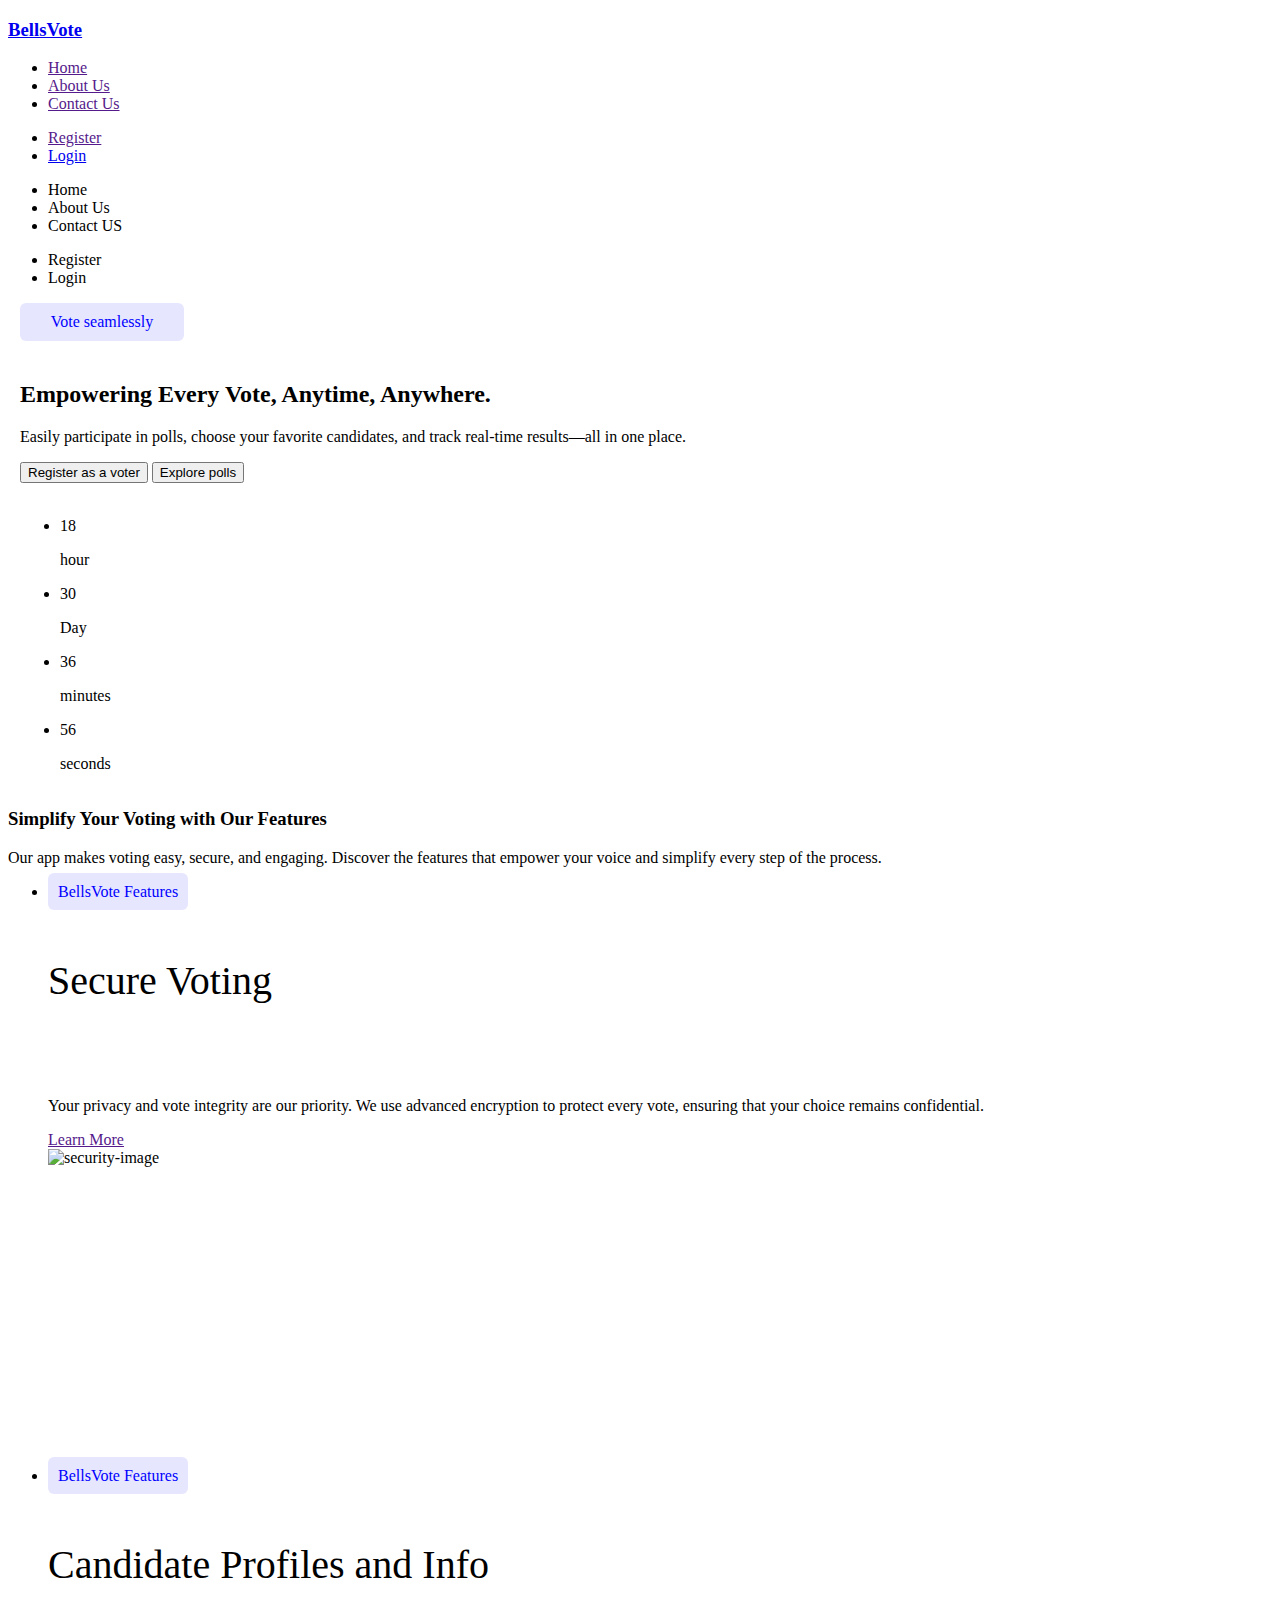
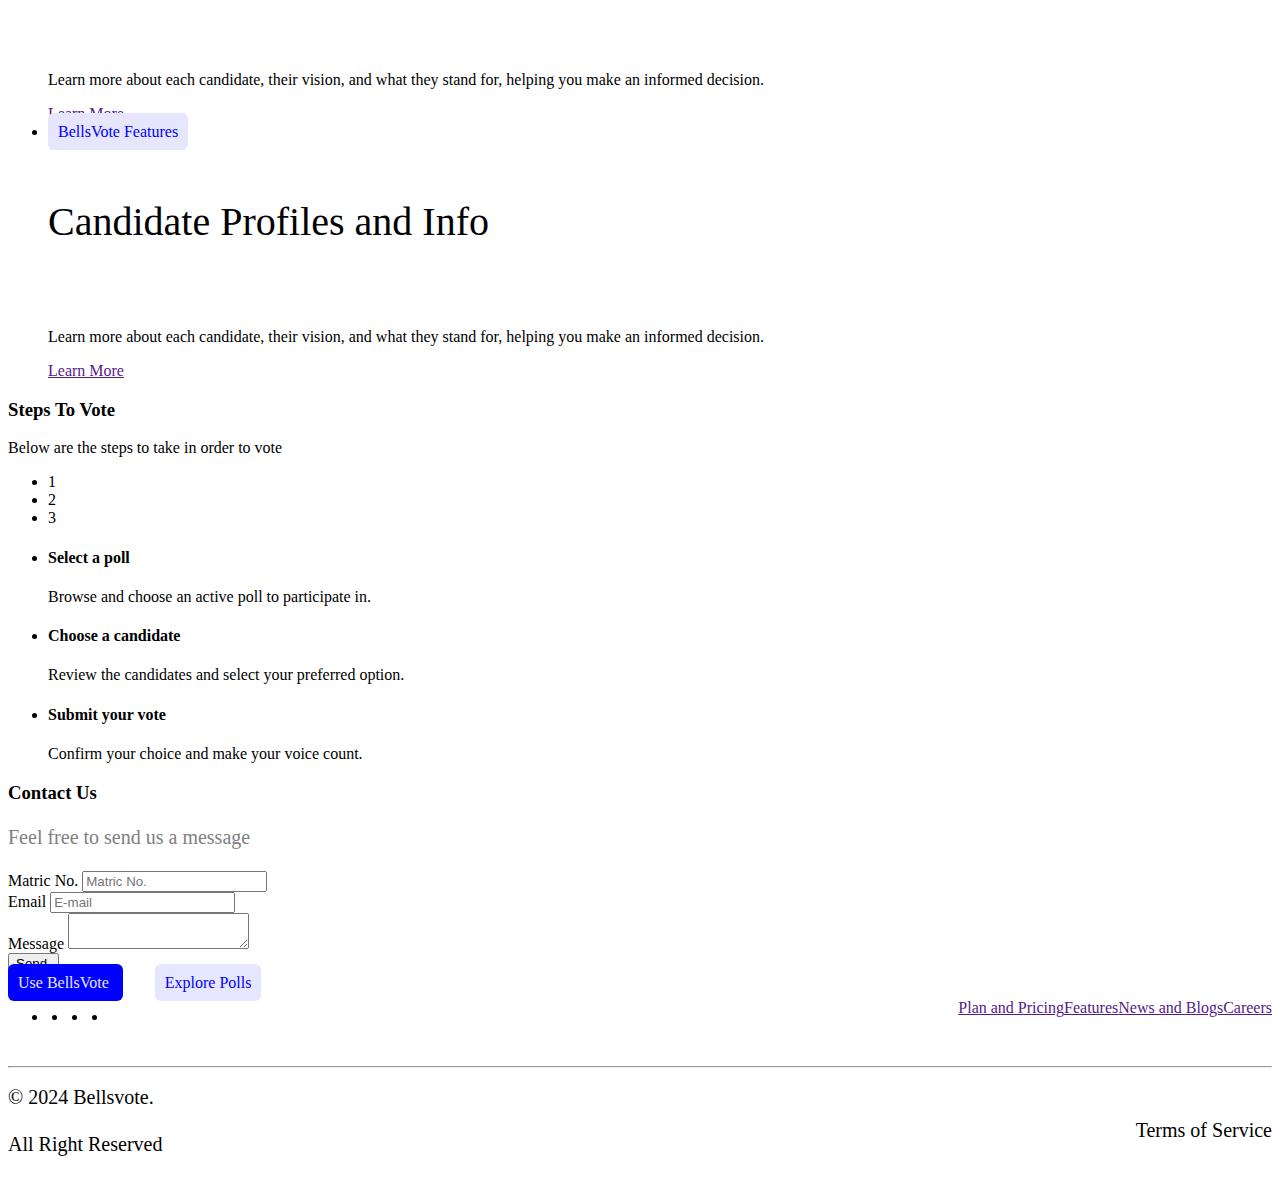
==== webdevictt/index.html @ 113711db "changing back to home" ====
<!DOCTYPE html>
<html lang="en">
  <head>
    <meta charset="UTF-8" />
    <meta name="viewport" content="width=device-width, initial-scale=1.0" />

    <link rel="stylesheet" href="styles.css" />
    <title>Voting</title>
  </head>
  <body>
    <header>
      <nav>
        <h3>
          <a href="#"> BellsVote </a>
        </h3>

        <ul class="first-nav-item">
          <li><a href="">Home </a></li>
          <li><a href="">About Us</a></li>
          <li><a href="">Contact Us</a></li>
        </ul>
        <ul class="second-nav-item">
          <li><a href="">Register</a></li>
          <li><a href="main.html">Login</a></li>
        </ul>
        <a href="#side-drawer" id="menu-btn">
          <span></span><span></span><span></span>
        </a>
      </nav>
    </header>
    <div id="side-drawer">
      <header>
        <a href="#" id="menu-btn"> <span></span><span></span><span></span> </a>
      </header>
      <ul class="first-side-item">
        <li>Home</li>
        <li>About Us</li>
        <li>Contact US</li>
      </ul>
      <ul class="second-side-item">
        <li>Register</li>
        <li>Login</li>
      </ul>
    </div>
    <main>
      <section id="register-section">
        <div
          style="
            width: 100%;
            max-width: 1240px;
            margin: 0 auto;
            display: grid;
            grid-template-columns: 1fr;
            gap: 20px;
          "
        >
          <h4
            style="
              color: rgba(0, 0, 255, 1);
              width: 144px;
              font-size: 1rem;
              font-weight: 100;
              background-color: rgba(230, 230, 255, 1);
              gap: 10px;
              padding: 10px;
              border-radius: 6px;
              text-align: center;
              margin: 0;
            "
          >
            Vote seamlessly
          </h4>
          <div class="register-section">
            <div class="text-container">
              <div class="register-text">
                <h2 class="empowering-text">
                  Empowering Every Vote, Anytime, Anywhere.
                </h2>
                <p>
                  Easily participate in polls, choose your favorite candidates,
                  and track real-time results—all in one place.
                </p>
              </div>
              <div class="btn-container">
                <button>Register as a voter</button>
                <button>Explore polls</button>
              </div>
            </div>
            <div class="image-count-section">
              <img src="./images/Frame_20-removebg-preview 1.svg" alt="" />
              <ul class="count-down">
                <li>
                  <p>18</p>
                  <span>hour</span>
                </li>
                <li>
                  <p>30</p>
                  <span>Day</span>
                </li>
                <li>
                  <p>36</p>
                  <span>minutes</span>
                </li>
                <li>
                  <p>56</p>
                  <span>seconds</span>
                </li>
              </ul>
            </div>
          </div>
        </div>
      </section>
      <section class="features-section">
        <div>
          <aside style="margin: 0 auto; width: 100%">
            <div class="features-text-container">
              <h3>Simplify Your Voting with <span>Our Features</span></h3>
              <p>
                Our app makes voting easy, secure, and engaging. Discover the
                features that empower your voice and simplify every step of the
                process.
              </p>
            </div>
            <ul>
              <li>
                <div class="first-list-container">
                  <span
                    style="
                      color: rgba(0, 0, 255, 1);
                      width: 144px;
                      font-size: 1rem;
                      font-weight: 100;
                      background-color: rgba(230, 230, 255, 1);
                      gap: 10px;
                      padding: 10px;
                      border-radius: 6px;
                      text-align: center;
                      margin: 0;
                    "
                  >
                    BellsVote Features
                  </span>
                  <div
                    style="
                      display: flex;
                      flex-direction: column;
                      align-items: flex-start;
                      width: 100%;
                      gap: 20px;
                    "
                  >
                    <h4
                      style="
                        font-family: Satoshi;
                        font-size: 40px;
                        font-weight: 500;
                        line-height: 54px;
                        text-align: left;
                        text-underline-position: from-font;
                        text-decoration-skip-ink: none;
                      "
                    >
                      Secure Voting
                    </h4>
                    <p>
                      Your privacy and vote integrity are our priority. We use
                      advanced encryption to protect every vote, ensuring that
                      your choice remains confidential.
                    </p>
                  </div>

                  <a href="">Learn More </a>
                </div>
                <div
                  class="security-image-container"
                  style="width: 351.54px; height: 318px"
                >
                  <img src="./images/security-image.svg" alt="security-image" />
                </div>
              </li>
              <li>
                <div class="second-list-container">
                  <span
                    style="
                      color: rgba(0, 0, 255, 1);
                      width: 144px;
                      font-size: 1rem;
                      font-weight: 100;
                      background-color: rgba(230, 230, 255, 1);
                      gap: 10px;
                      padding: 10px;
                      border-radius: 6px;
                      text-align: center;
                      margin: 0;
                    "
                  >
                    BellsVote Features
                  </span>
                  <div
                    style="
                      display: flex;
                      flex-direction: column;
                      align-items: flex-start;
                      width: 100%;
                      gap: 10px;
                    "
                  >
                    <h4
                      style="
                        font-family: Satoshi;
                        font-size: 40px;
                        font-weight: 500;
                        line-height: 54px;
                        text-align: left;
                        text-underline-position: from-font;
                        text-decoration-skip-ink: none;
                      "
                    >
                      Candidate Profiles and Info
                    </h4>
                    <p>
                      Learn more about each candidate, their vision, and what
                      they stand for, helping you make an informed decision.
                    </p>
                  </div>

                  <a href="">Learn More </a>
                </div>
              </li>

              <li>
                <div class="second-list-container">
                  <span
                    style="
                      color: rgba(0, 0, 255, 1);
                      width: 144px;
                      font-size: 1rem;
                      font-weight: 100;
                      background-color: rgba(230, 230, 255, 1);
                      gap: 10px;
                      padding: 10px;
                      border-radius: 6px;
                      text-align: center;
                      margin: 0;
                    "
                  >
                    BellsVote Features
                  </span>
                  <div
                    style="
                      display: flex;
                      flex-direction: column;
                      align-items: flex-start;
                      width: 100%;
                      gap: 10px;
                    "
                  >
                    <h4
                      style="
                        font-family: Satoshi;
                        font-size: 40px;
                        font-weight: 500;
                        line-height: 54px;
                        text-align: left;
                        text-underline-position: from-font;
                        text-decoration-skip-ink: none;
                      "
                    >
                      Candidate Profiles and Info
                    </h4>
                    <p>
                      Learn more about each candidate, their vision, and what
                      they stand for, helping you make an informed decision.
                    </p>
                  </div>

                  <a href="">Learn More </a>
                </div>
              </li>
            </ul>
          </aside>
        </div>
      </section>

      <section class="steps-to-vote-section">
        <div class="steps-to-div">
          <div class="steps-container">
            <h3>Steps To Vote</h3>
            <p>Below are the steps to take in order to vote</p>
          </div>

          <ul>
            <li class="rounded-spam"><span>1</span></li>
            <li class="rounded-spam"><span>2</span></li>
            <li class="rounded-spam"><span>3</span></li>
            <li>
              <h4>Select a poll</h4>
              <p>Browse and choose an active poll to participate in.</p>
            </li>
            <li>
              <h4>Choose a candidate</h4>
              <p>Review the candidates and select your preferred option.</p>
            </li>
            <li>
              <h4>Submit your vote</h4>
              <p>Confirm your choice and make your voice count.</p>
            </li>
          </ul>
        </div>
        <div class="contact-us-container">
          <div class="steps-container">
            <h3>Contact Us</h3>
            <p
              style="
                font-family: Satoshi;
                font-size: 20px;
                font-weight: 500;
                line-height: 27px;
                text-align: left;
                text-underline-position: from-font;
                text-decoration-skip-ink: none;
                color: rgb(128, 128, 128, 1);
              "
            >
              Feel free to send us a message
            </p>
          </div>
          <form action="">
            <div>
              <label for="matric-number">Matric No.</label>
              <input
                type="text"
                name=""
                id="matric-number"
                placeholder="Matric No."
                required
                maxlength="10"
              />
            </div>
            <div>
              <label for="user-email">Email</label>
              <input
                type="email"
                name=""
                id="user-email"
                required
                placeholder="E-mail"
              />
            </div>
            <div>
              <label for="send-message">Message</label>
              <textarea name="" id="send-message"></textarea>
            </div>
            <button>
              <span> Send</span> <img src="./images/send.svg" alt="" />
            </button>
          </form>
        </div>
      </section>
    </main>
    <footer>
      <div
        class="footer-div-1"
        style="
          display: flex;
          align-items: center;
          justify-content: space-between;
          max-width: 100%;
        "
      >
        <div>
          <span
            style="
              background-color: rgba(0, 0, 255, 1);

              width: 144px;
              font-size: 1rem;
              font-weight: 100;
              color: rgba(230, 230, 255, 1);
              gap: 10px;
              padding: 10px;
              border-radius: 6px;
              text-align: center;
              margin: 0;
            "
          >
            Use BellsVote
          </span>
          <span
            style="
              color: rgba(0, 0, 255, 1);
              width: 144px;
              font-size: 1rem;
              font-weight: 100;
              background-color: rgba(230, 230, 255, 1);
              gap: 10px;
              padding: 10px;
              border-radius: 6px;
              text-align: center;
              margin: 0 0 0 2rem;
            "
          >
            Explore Polls
          </span>
          <ul style="display: flex; align-items: center; gap: 20px">
            <li><img src="./images/Group 13.svg" alt="" /></li>
            <li><img src="./images/Group 12.svg" alt="" /></li>
            <li><img src="./images/Group 11.svg" alt="" /></li>
            <li><img src="./images/Group 10.svg" alt="" /></li>
          </ul>
        </div>
        <div class="footer-link-container">
          <a href="">Plan and Pricing</a><a href="">Features</a
          ><a href="">News and Blogs</a><a href="">Careers</a>
        </div>
      </div>
      <hr style="margin: 1.5rem 0 1rem 0" />
      <div
        style="
          display: flex;
          justify-content: space-between;
          align-items: center;
          width: 100%;
        "
        class="footer-div-2"
      >
        <span
          style="
            font-size: 20px;
            font-weight: 500;
            line-height: 27px;
            text-align: left;
            text-underline-position: from-font;
            text-decoration-skip-ink: none;
          "
          >© 2024 Bellsvote. <span><p>All Right Reserved</p></span></span
        >
        <span
          style="
            font-size: 20px;
            font-weight: 500;
            line-height: 27px;
            text-align: left;
            text-underline-position: from-font;
            text-decoration-skip-ink: none;
          "
        >
          Terms of Service</span
        >
      </div>
    </footer>
  </body>
</html>
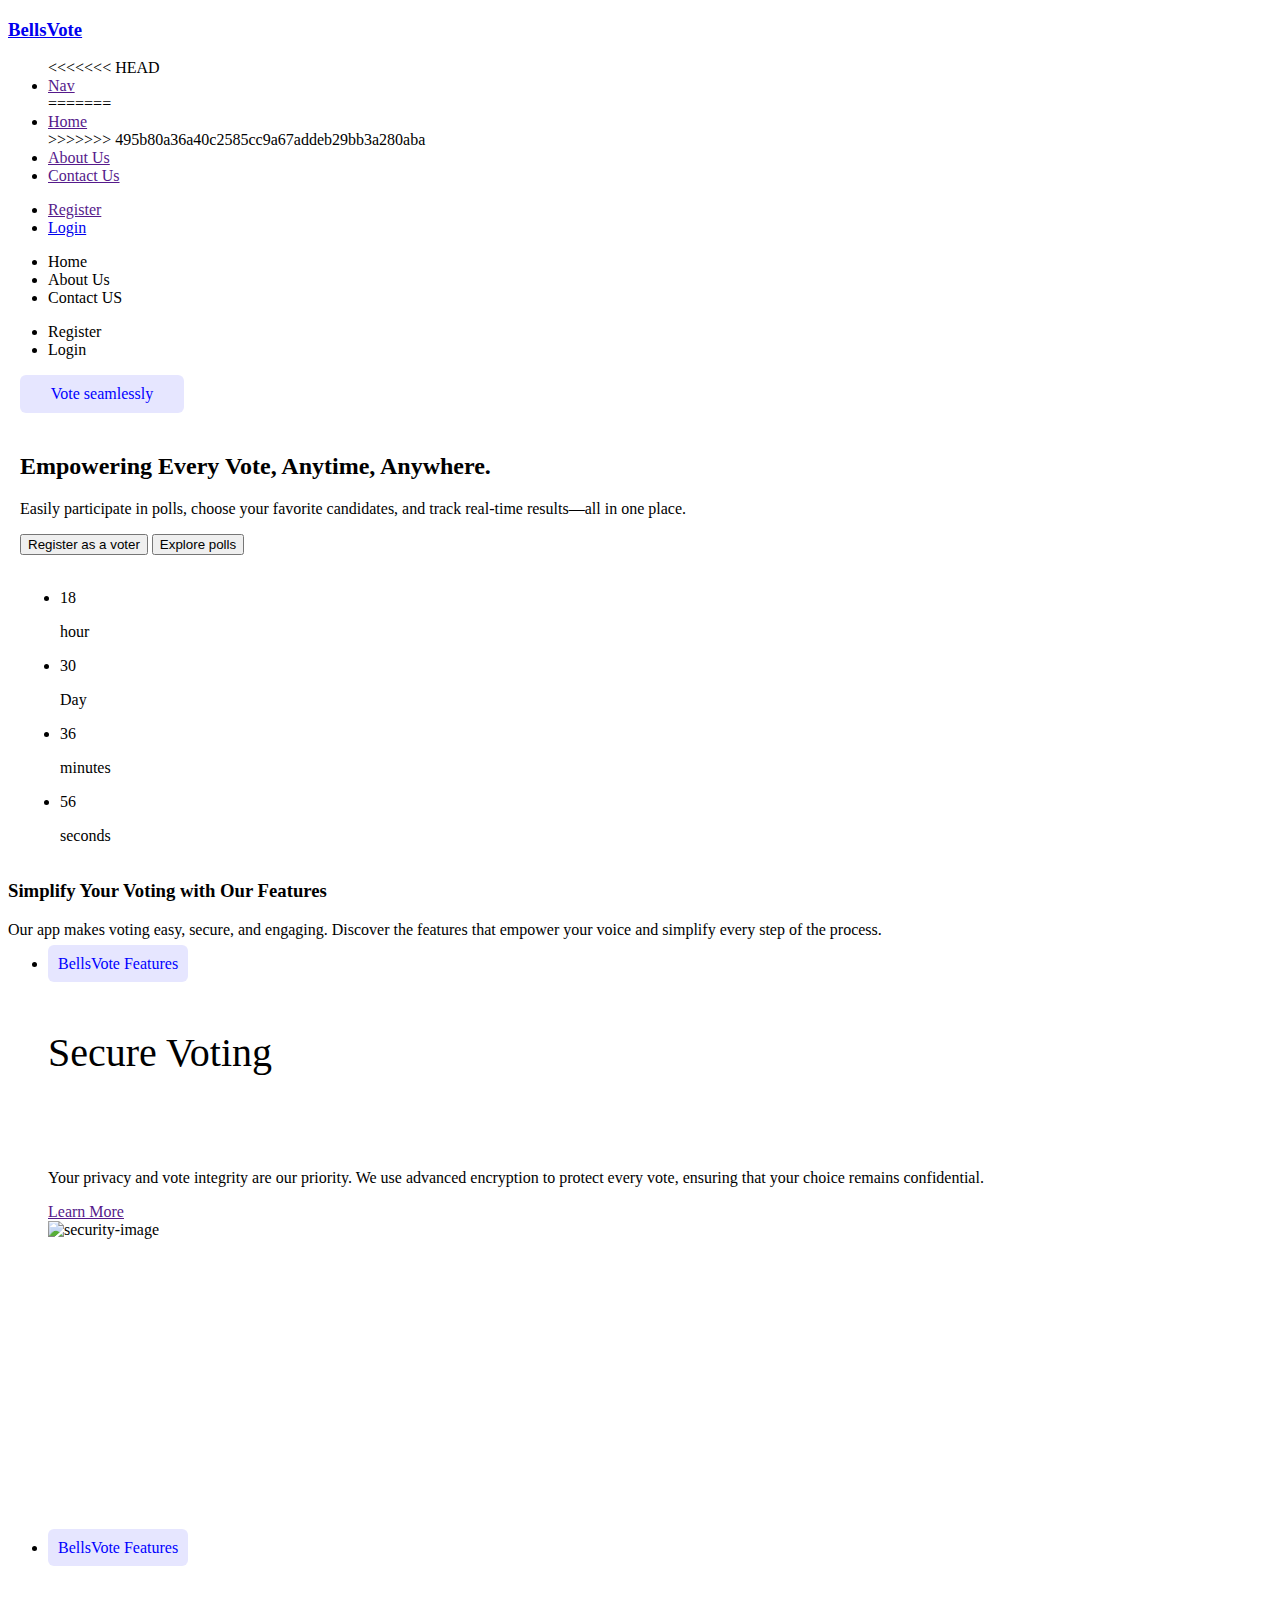
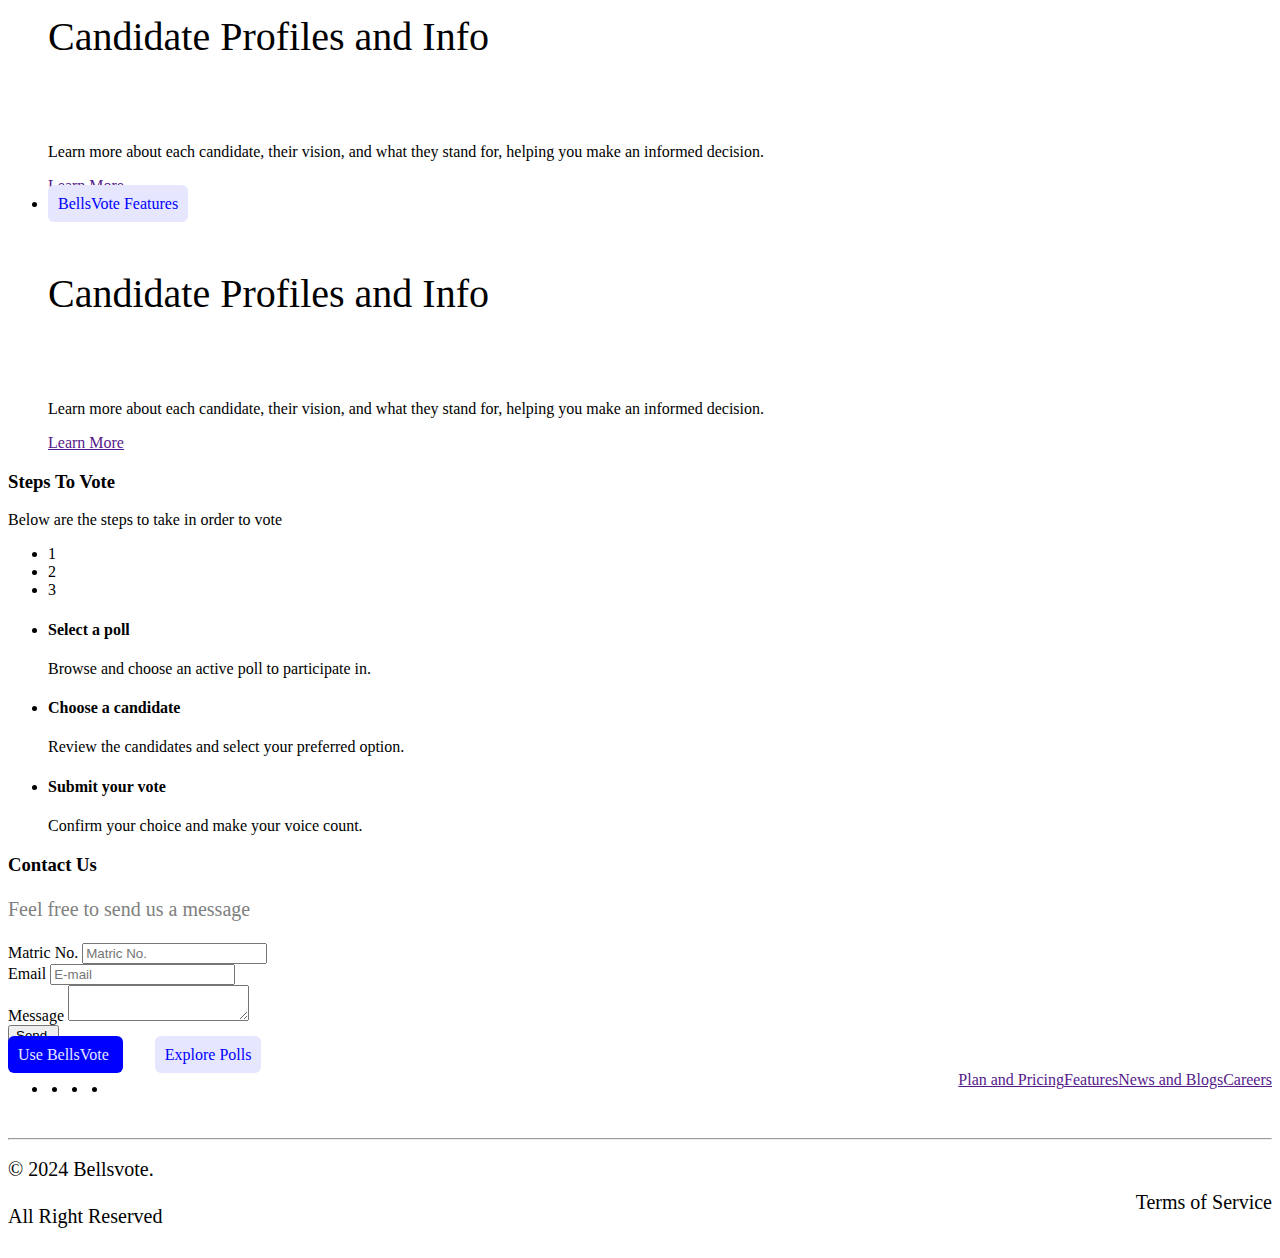
==== commit 6c5dc087: "Merge pull request #3 from Demi-dev123/demifrontend" ====
--- a/webdevictt/index.html
+++ b/webdevictt/index.html
@@ -15,7 +15,11 @@
         </h3>
 
         <ul class="first-nav-item">
+<<<<<<< HEAD
+          <li><a href="">Nav</a></li>
+=======
           <li><a href="">Home </a></li>
+>>>>>>> 495b80a36a40c2585cc9a67addeb29bb3a280aba
           <li><a href="">About Us</a></li>
           <li><a href="">Contact Us</a></li>
         </ul>
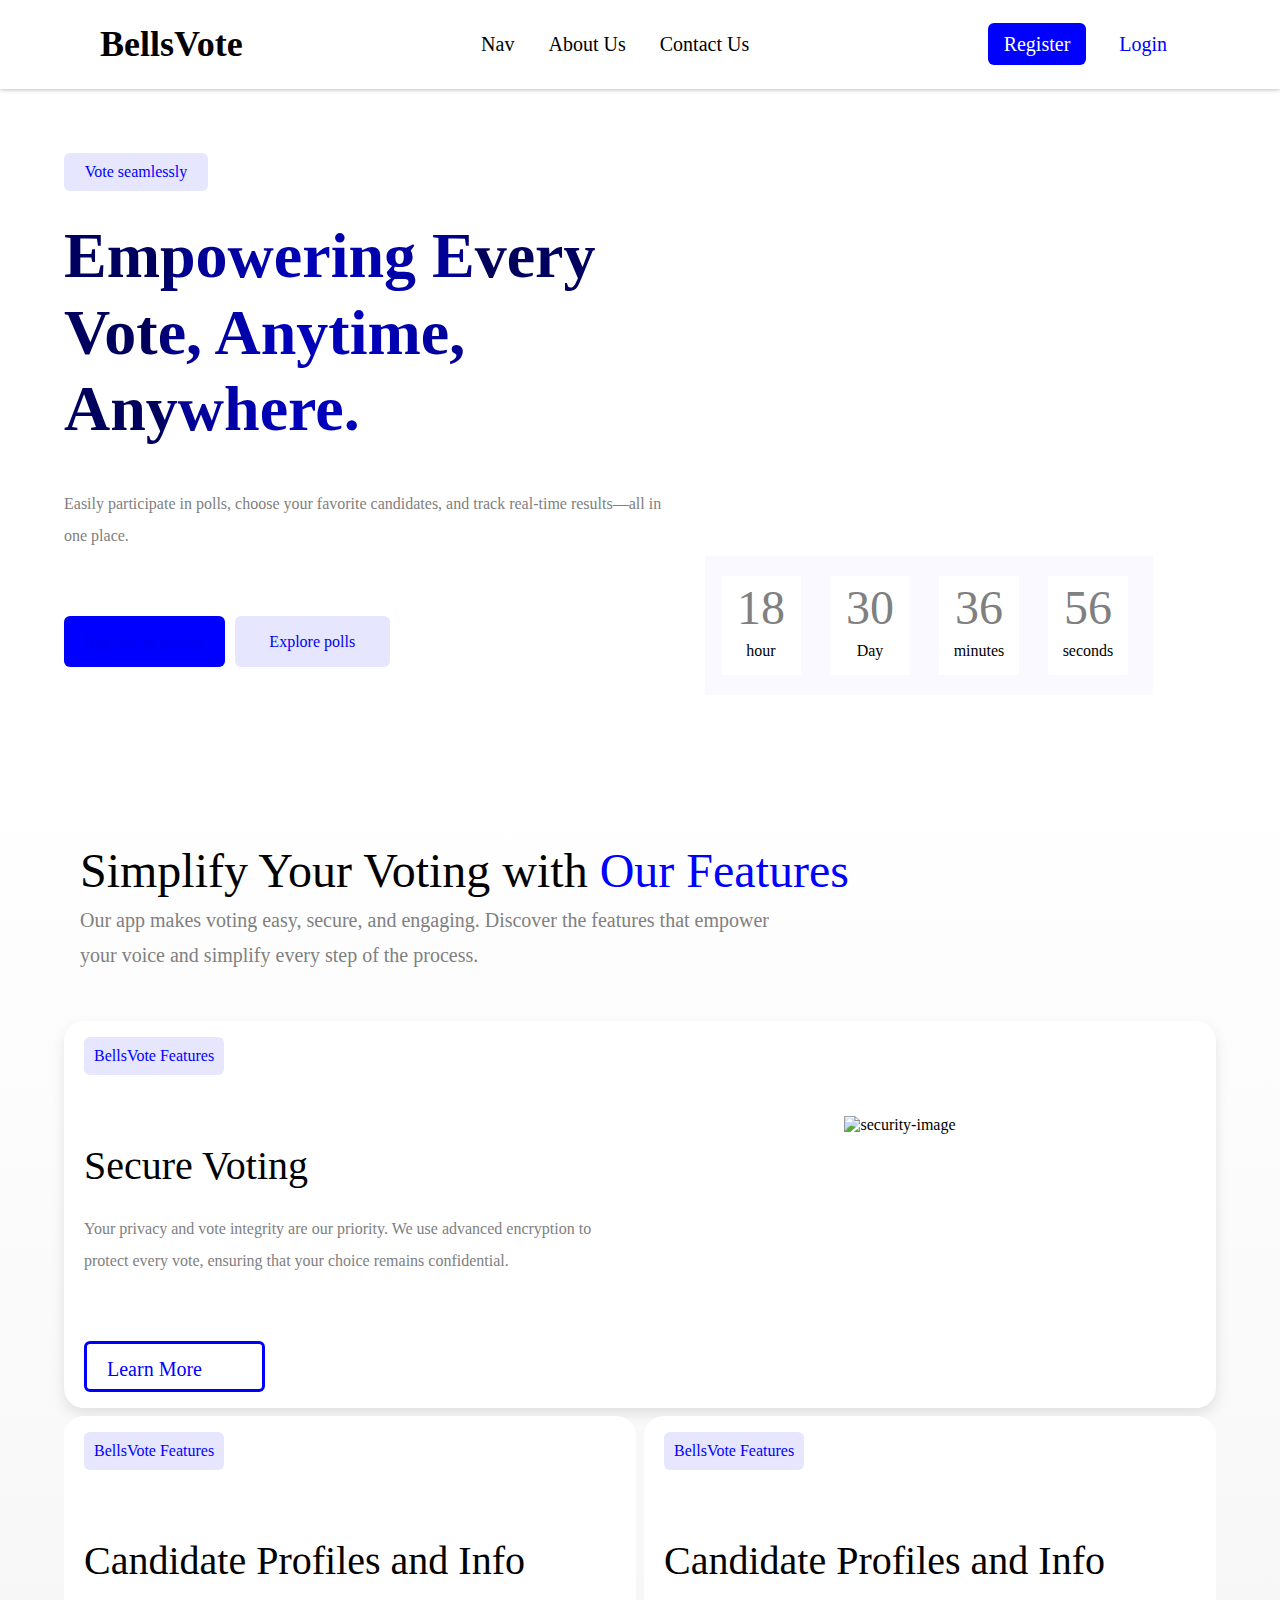
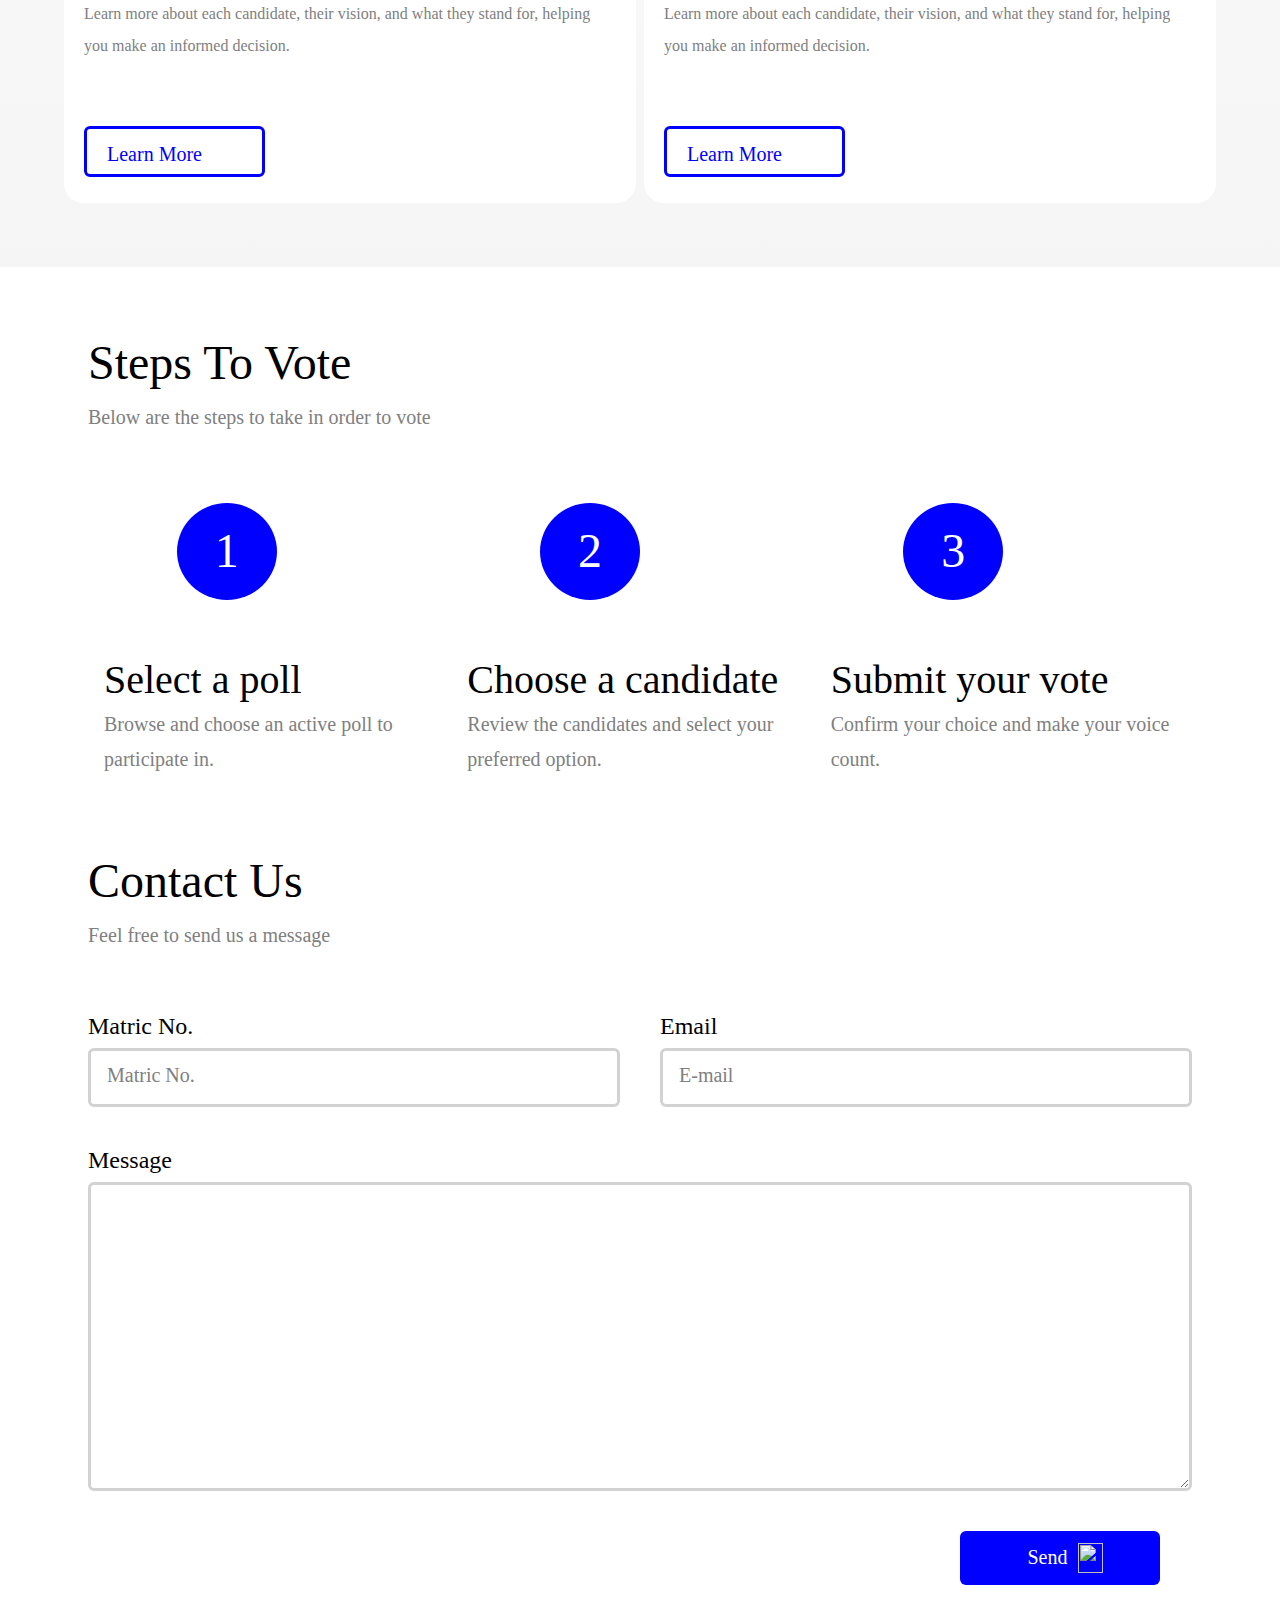
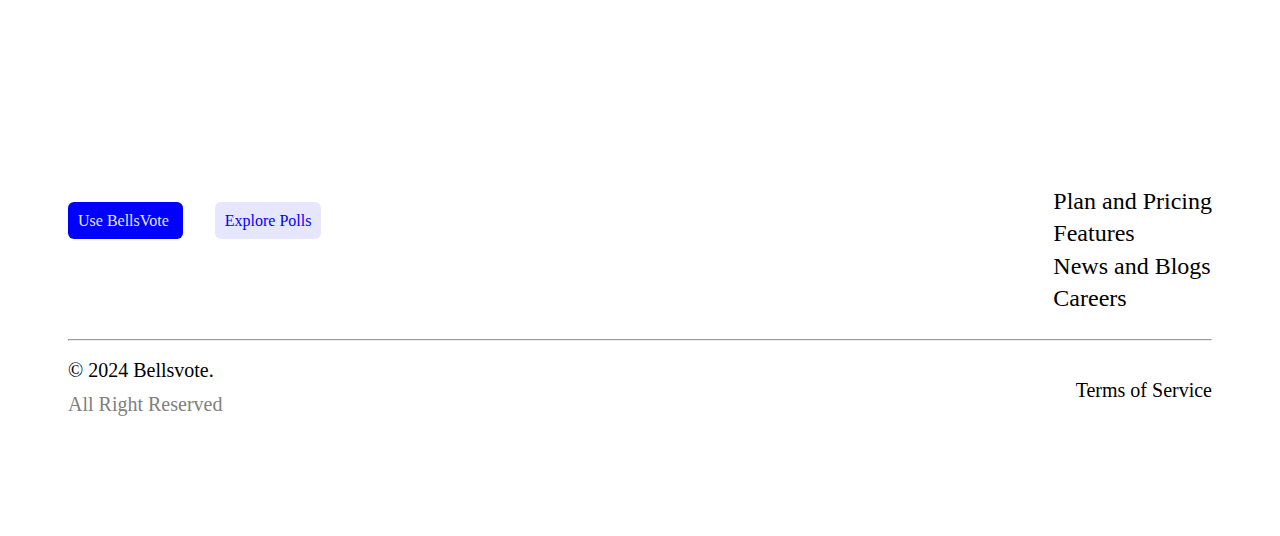
==== commit 84b93a9d: "Merge pull request #5 from Demi-dev123/demifrontend" ====
--- a/webdevictt/index.html
+++ b/webdevictt/index.html
@@ -15,17 +15,13 @@
         </h3>
 
         <ul class="first-nav-item">
-<<<<<<< HEAD
           <li><a href="">Nav</a></li>
-=======
-          <li><a href="">Home </a></li>
->>>>>>> 495b80a36a40c2585cc9a67addeb29bb3a280aba
           <li><a href="">About Us</a></li>
           <li><a href="">Contact Us</a></li>
         </ul>
         <ul class="second-nav-item">
-          <li><a href="">Register</a></li>
-          <li><a href="main.html">Login</a></li>
+          <li><a href="signup.html">Register</a></li>
+          <li><a href="login.html">Login</a></li>
         </ul>
         <a href="#side-drawer" id="menu-btn">
           <span></span><span></span><span></span>
@@ -42,8 +38,8 @@
         <li>Contact US</li>
       </ul>
       <ul class="second-side-item">
-        <li>Register</li>
-        <li>Login</li>
+        <li><a href="signup.html">Register</a></li>
+        <li><a href="login.html">Login</a></li>
       </ul>
     </div>
     <main>
@@ -55,7 +51,7 @@
             margin: 0 auto;
             display: grid;
             grid-template-columns: 1fr;
-            gap: 20px;
+            gap: 0px;
           "
         >
           <h4
@@ -86,8 +82,8 @@
                 </p>
               </div>
               <div class="btn-container">
-                <button>Register as a voter</button>
-                <button>Explore polls</button>
+                <button> <a href="signup.html">Register as a voter</a></button>
+                <button><a href="signup.html">Explore polls</a></button>
               </div>
             </div>
             <div class="image-count-section">
@@ -119,7 +115,9 @@
           <aside style="margin: 0 auto; width: 100%">
             <div class="features-text-container">
               <h3>Simplify Your Voting with <span>Our Features</span></h3>
-              <p>
+              <p style="@media (max-width:768px) {
+                 font-size: 14px;
+              }">
                 Our app makes voting easy, secure, and engaging. Discover the
                 features that empower your voice and simplify every step of the
                 process.
@@ -131,7 +129,7 @@
                   <span
                     style="
                       color: rgba(0, 0, 255, 1);
-                      width: 144px;
+                      width:fit-content;
                       font-size: 1rem;
                       font-weight: 100;
                       background-color: rgba(230, 230, 255, 1);
@@ -140,6 +138,7 @@
                       border-radius: 6px;
                       text-align: center;
                       margin: 0;
+
                     "
                   >
                     BellsVote Features
@@ -173,7 +172,7 @@
                     </p>
                   </div>
 
-                  <a href="">Learn More </a>
+                  <a href="" style="color: blue;">Learn More </a>
                 </div>
                 <div
                   class="security-image-container"
@@ -187,7 +186,7 @@
                   <span
                     style="
                       color: rgba(0, 0, 255, 1);
-                      width: 144px;
+                      width: fit-content;
                       font-size: 1rem;
                       font-weight: 100;
                       background-color: rgba(230, 230, 255, 1);
@@ -228,7 +227,7 @@
                     </p>
                   </div>
 
-                  <a href="">Learn More </a>
+                  <a href="" style="color: blue;">Learn More </a>
                 </div>
               </li>
 
@@ -237,7 +236,7 @@
                   <span
                     style="
                       color: rgba(0, 0, 255, 1);
-                      width: 144px;
+                      width: fit-content;
                       font-size: 1rem;
                       font-weight: 100;
                       background-color: rgba(230, 230, 255, 1);
@@ -278,7 +277,7 @@
                     </p>
                   </div>
 
-                  <a href="">Learn More </a>
+                  <a href="" style="color: blue;">Learn More </a>
                 </div>
               </li>
             </ul>
@@ -298,15 +297,23 @@
             <li class="rounded-spam"><span>2</span></li>
             <li class="rounded-spam"><span>3</span></li>
             <li>
-              <h4>Select a poll</h4>
+              <h4 style=" @media(max-width:768px){
+                text-align: center;
+              background: none;}
+              ">Select a poll</h4>
               <p>Browse and choose an active poll to participate in.</p>
             </li>
             <li>
-              <h4>Choose a candidate</h4>
+              <h4 style="@media(max-width:768px){
+                text-align: center;
+              background: none;}
+              ">Choose a candidate</h4>
               <p>Review the candidates and select your preferred option.</p>
             </li>
             <li>
-              <h4>Submit your vote</h4>
+              <h4 style="@media(max-width:768px){
+                text-align: center;
+              background: none;}">Submit your vote</h4>
               <p>Confirm your choice and make your voice count.</p>
             </li>
           </ul>
@@ -377,7 +384,7 @@
             style="
               background-color: rgba(0, 0, 255, 1);
 
-              width: 144px;
+              width: fit-content;
               font-size: 1rem;
               font-weight: 100;
               color: rgba(230, 230, 255, 1);
@@ -393,7 +400,7 @@
           <span
             style="
               color: rgba(0, 0, 255, 1);
-              width: 144px;
+              width: fit-content;
               font-size: 1rem;
               font-weight: 100;
               background-color: rgba(230, 230, 255, 1);
--- a/webdevictt/styles.css
+++ b/webdevictt/styles.css
@@ -0,0 +1,1000 @@
+* {
+  padding: 0;
+  margin: 0;
+  box-sizing: border-box;
+}
+@font-face{
+  font-family: Satoshi;
+  src: url("fonts/Satoshi-Medium.otf");
+}
+
+body {
+  font-family: Satoshi;
+  padding: 0;
+  margin: 0;
+}
+a{
+  text-decoration: none;
+}
+header {
+  background-color: rgba(255, 255, 255, 1);
+  box-shadow: 0px 1px 4px 0px rgba(0, 0, 0, 0.25);
+  padding: 1.25rem 6.25rem;
+  max-width: 100%;
+}
+header h3 > a {
+  text-decoration: none;
+  color: rgba(0, 0, 0, 1);
+  font-family: Satoshi;
+font-size: 36px;
+font-weight: 900;
+line-height: 48.6px;
+text-align: left;
+text-underline-position: from-font;
+text-decoration-skip-ink: none;
+
+}
+header nav {
+  display: flex;
+  align-items: center;
+  flex-direction: row;
+  justify-content: space-between;
+}
+#menu-btn{
+  display: none;
+}
+#side-drawer{
+  display: none;
+}
+
+.first-nav-item,
+.second-nav-item {
+  display: flex;
+  list-style: none;
+  text-decoration: none;
+  align-items: center;
+  gap: 1.25rem;
+  padding: 0;
+  margin: 0;
+}
+.first-nav-item li {
+  padding: 0.44rem;
+  transition: 0.1s ease-in border-bottom;
+}
+
+.first-nav-item li>a:hover {
+  border-bottom: 3px solid rgba(0, 0, 255, 1);
+  cursor: pointer;
+}
+.first-nav-item li>a ,.second-nav-item li>a{
+text-decoration: none;
+font-family: Satoshi;
+font-size: 20px;
+font-weight: 500;
+line-height: 27px;
+text-align: left;
+text-underline-position: from-font;
+text-decoration-skip-ink: none;
+color: rgba(0, 0, 0, 1);
+}
+.second-nav-item li:nth-of-type(1)>a{
+  padding: 0.63rem 1rem;
+  border-radius: 6px;
+  background-color: rgba(0, 0, 255, 1);
+  color: rgba(255, 255, 255, 1);
+}
+.second-nav-item li:nth-of-type(2)>a:hover {
+  border-bottom: 3px solid rgba(0, 0, 255, 1);
+  cursor: pointer;
+}
+.second-nav-item li:nth-of-type(2)>a {
+  color: rgba(0, 0, 255, 1);
+  padding: 0.44rem 0.81rem;
+}
+main {
+  width: auto;
+  min-height: 100%;
+  margin: 0 auto;
+}
+
+#register-section {
+  width: 100%;
+  padding: 4rem;
+}
+.register-section {
+  display: flex;
+  flex-direction: row;
+  gap: 14px;
+  min-height: 504px;
+  align-items: center;
+  max-width: 100%;
+}
+
+
+.text-container {
+  max-width: 715px;
+  min-height: 379px;
+  display: flex;
+  align-items: flex-start;
+  flex-direction: column;
+  gap: 64px;
+}
+
+.register-text {
+  width: 100%;
+  min-height: 264px;
+  gap: 40px;
+  display: flex;
+  /* flex-wrap: wrap; */
+  align-items: flex-start;
+  flex-direction: column;
+  opacity: 0px;
+}
+.register-text p {
+  margin: 0;
+  line-height: 200%;
+  max-width: 610px;
+  @media (max-width: 760px) {
+    font-size: 14px;
+  }
+}
+.empowering-text {
+  background: radial-gradient(
+    49.59% 226.01% at 41.45% 61.96%,
+    #0000bb 0%,
+    #0000bb 15%,
+    #010190 48%,
+    #00005b 54.5%,
+    #000062 87.5%,
+    #000055 100%
+  );
+  -webkit-background-clip: text;
+  background-clip: text;
+  color: transparent;
+  font-size: 4rem;
+  margin: 0;
+  line-height: 4.8rem;
+  width: 100%;
+  min-height: 9.625rem;
+}
+
+.btn-container {
+  display: flex;
+  flex-direction: row;
+
+
+  align-items: center;
+  gap: 0.625rem;
+
+  max-width: 30.81rem;
+  min-height: 3.19rem;
+}
+.btn-container button {
+  outline: none;
+  border: none;
+  width: fit-content;
+  padding: 12px;
+  font-family: Satoshi;
+  border-radius: 6px;
+}
+.btn-container button:nth-of-type(1) {
+  width: 12.875rem;
+  max-height: 3.19rem;
+  font-size: 1rem;
+  line-height: 27px;
+  color: rgba(255, 255, 255, 1);
+  background: rgba(0, 0, 255, 1);
+}
+.btn-container button:nth-of-type(2) {
+  width: 100%;
+  max-width: 9.69rem;
+  height: 3.19rem;
+  font-size: 1rem;
+  line-height: 27px;
+  background: rgba(230, 230, 255, 1);
+  color: rgba(0, 0, 255, 1);
+}
+
+.image-count-section {
+  width: 100%;
+  max-width: 31.94rem;
+  min-height: 31.5rem;
+  display: grid;
+  grid-template-columns: 1fr;
+  gap: 20px;
+}
+.image-count-section img {
+  max-width: 100%;
+  object-fit: contain;
+  align-items: center;
+  min-height: 21.56rem;
+}
+p{
+  color: grey;
+  line-height: 200%;
+  @media (max-width: 760px) {
+    font-size: 14px;
+  }
+}
+.count-down {
+  padding: 0;
+  margin: 0;
+  display: grid;
+  grid-template-columns: repeat(4, 1fr);
+  /* width: 100%; */
+  max-width: 28rem;
+  min-height: 8.6875rem;
+  padding: 20px 16px 20px 16px;
+  text-align: center;
+  gap: 20px;
+
+  list-style: none;
+  background: rgba(249, 249, 255, 1);
+}
+.count-down li {
+  background: rgba(255, 255, 255, 1);
+  text-align: center;
+  margin: 0;
+  max-width: 5rem;
+  min-height: 5.625rem;
+}
+.count-down li > p {
+  font-family: Satoshi;
+  font-size: 48px;
+  font-weight: 500;
+  line-height: 64.8px;
+  margin: 0;
+  text-underline-position: from-font;
+  text-decoration-skip-ink: none;
+}
+
+.count-down li > span {
+  font-family: Satoshi;
+  font-size: 16px;
+  font-weight: 500;
+  line-height: 21.6px;
+  text-align: left;
+  text-underline-position: from-font;
+  text-decoration-skip-ink: none;
+}
+
+.features-section {
+  width: 100%;
+  margin:0 auto;
+  display: grid;
+  padding: 4rem;
+  grid-template-columns: 100%;
+  gap: 20px;
+  background: linear-gradient(180deg, #ffffff 0%, #f6f5f5 100%);
+}
+.features-text-container {
+  max-width: 51.6875rem;
+  min-height: 155px;
+  padding: 1rem;
+}
+.features-text-container h3 {
+  max-width: 100%;
+  margin: 0;
+  font-family: Satoshi;
+  font-size: 48px;
+  font-weight: 500;
+  line-height: 64.8px;
+  text-align: left;
+  text-underline-position: from-font;
+  text-decoration-skip-ink: none;
+}
+.features-text-container h3 > span {
+  font-family: Satoshi;
+  font-size: 48px;
+  font-weight: 500;
+  line-height: 64.8px;
+  text-align: left;
+  text-underline-position: from-font;
+  text-decoration-skip-ink: none;
+  color: rgba(0, 0, 255, 1);
+}
+.features-text-container p {
+  max-width: 714px;
+  min-height: 70px;
+  gap: 0px;
+  opacity: 0px;
+  font-family: Satoshi;
+  font-size: 20px;
+  font-weight: 500;
+  line-height: 35px;
+  text-align: left;
+  text-underline-position: from-font;
+  text-decoration-skip-ink: none;
+}
+.features-section aside {
+  width: 100%;
+  max-width: 1240px;
+}
+.features-section aside ul {
+  max-width: 100%;
+  grid-template-columns: 1fr 1fr;
+  list-style: none;
+  display: grid;
+  place-content: center;
+  gap: 8px;
+  flex-wrap: wrap;
+  padding: 0;
+  margin: 0;
+  margin: 2rem 0 0 0;
+}
+
+.first-list-container {
+  display: flex;
+  flex-direction: column;
+  align-items: flex-start;
+  flex-wrap: wrap;
+  max-width: 529px;
+
+  gap: 64px;
+}
+.first-list-container h4 {
+  margin: 0;
+}
+.first-list-container p {
+  margin: 0;
+  max-width: 529px;
+}
+.first-list-container a {
+  width: 181px;
+  height: 51px;
+  padding: 12px 20px;
+  gap: 20px;
+  border-radius: 6px;
+  border: 3px solid rgba(0, 0, 255, 1);
+  opacity: 0px;
+  font-family: Satoshi;
+  font-size: 20px;
+  font-weight: 500;
+  line-height: 27px;
+  text-align: left;
+  text-underline-position: from-font;
+  text-decoration-skip-ink: none;
+  text-decoration: none;
+}
+.features-section div > aside ul > li:nth-of-type(1) img {
+  max-width: 100%;
+  min-height: 318px;
+  vertical-align: middle;
+  position: relative;
+  top: 60px;
+  object-fit: cover;
+}
+.features-section ul > li:nth-of-type(1) {
+  grid-column: 1/3;
+  display: flex;
+  align-items: center;
+  padding: 16px 20px;
+  justify-content: space-between;
+  background-color: rgba(255, 255, 255, 1);
+  border-radius: 20px;
+  box-shadow: 0px 6px 14px 0px rgba(0, 0, 0, 0.1);
+}
+@media (max-width: 768px) {
+  .features-section ul > li:nth-of-type(1) {
+    width: 100%;
+    padding: 14px 18px;
+  }
+  .features-section div > aside ul > li:nth-of-type(1) img {
+    display: none;
+  }
+  aside ul > li:nth-of-type(2) {
+    padding: 14px 18px;
+    width: 100%;
+  }
+
+  aside ul > li:nth-of-type(3) {
+    width: 100%;
+    padding: 14px 18px;
+  }
+
+  .features-section aside ul {
+    max-width: 100%;
+    grid-template-columns: 1fr;
+    list-style: none;
+    display: flex;
+    flex-direction: column;
+    place-content: center;
+    gap: 20px;
+
+    padding: 0;
+
+    margin: 2rem 0 0 0;
+  }
+
+  .features-section {
+    padding: 2rem;
+  }
+
+  .security-image-container{
+    display: none;
+  }
+}
+
+
+aside ul > li:nth-of-type(2) {
+  padding: 16px 20px 16px 20px;
+  gap: 8px;
+  border-radius: 20px;
+  opacity: 0px;
+  background-color: rgba(255, 255, 255, 1);
+}
+
+aside ul > li:nth-of-type(3) {
+  padding: 16px 20px 16px 20px;
+  gap: 8px;
+  border-radius: 20px;
+  opacity: 0px;
+  background-color: rgba(255, 255, 255, 1);
+}
+
+.second-list-container,
+.third-list-container {
+  display: flex;
+  flex-direction: column;
+  align-items: flex-start;
+
+  max-width: 610px;
+  padding-top: 12;
+  padding-bottom: 10px;
+  gap: 64px;
+}
+
+.second-list-container h4,
+.third-list-container h4 {
+  margin: 0;
+}
+.second-list-container p,
+.third-list-container p {
+  margin: 0;
+  max-width: 529px;
+}
+.second-list-container a,
+.third-list-container a {
+  width: 181px;
+  height: 51px;
+  padding: 12px 20px;
+  gap: 20px;
+  border-radius: 6px;
+  border: 3px solid rgba(0, 0, 255, 1);
+  opacity: 0px;
+  font-family: Satoshi;
+  font-size: 20px;
+  font-weight: 500;
+  line-height: 27px;
+  text-align: left;
+  text-underline-position: from-font;
+  text-decoration-skip-ink: none;
+  text-decoration: none;
+}
+.steps-to-vote-section{
+  padding: 4rem;
+}
+
+.steps-to-vote-section ul{
+  display: grid;
+  grid-template-columns: repeat(3, 1fr);
+  padding: 2.5rem;
+  max-width: 100%;
+  min-height: inherit;
+  justify-content: center;
+  gap: 18px;
+  @media(max-width:768px){
+    display: none;
+  }
+}
+
+
+.steps-to-vote-section ul h4 {
+  font-family: Satoshi;
+  font-size: 40px;
+  font-weight: 500;
+  line-height: 54px;
+  text-align: left;
+  text-underline-position: from-font;
+  text-decoration-skip-ink: none;
+}
+
+
+.steps-to-vote-section ul > li {
+  width: 100%;
+text-align: center;
+  list-style: none;
+}
+.steps-to-vote-section ul p {
+  font-family: Satoshi;
+  font-size: 20px;
+  font-weight: 500;
+  line-height: 35px;
+  text-align: left;
+  text-underline-position: from-font;
+  text-decoration-skip-ink: none;
+}
+
+.steps-to-vote-section ul li span {
+  display: block;
+  text-align: center;
+  font-family: Satoshi;
+  font-size: 48px;
+  font-weight: 500;
+  line-height: 64.8px;
+  text-underline-position: from-font;
+  text-decoration-skip-ink: none;
+  color: rgba(255, 255, 255, 1);
+  background: rgba(0, 0, 255, 1);
+  width: 100px;
+  /* height: 100px; */
+  padding: 1rem;
+  border-radius: 100%;
+}
+.steps-container {
+  max-width: 385px;
+
+  display: flex;
+  flex-direction: column;
+  gap: 8px;
+  padding-left:1.5rem ;
+  opacity: 0px;
+}
+.steps-container h3 {
+  font-family: Satoshi;
+  font-size: 48px;
+  font-weight: 500;
+  line-height: 64.8px;
+  text-align: left;
+  text-underline-position: from-font;
+  text-decoration-skip-ink: none;
+}
+.steps-container p {
+  font-family: Satoshi;
+  font-size: 20px;
+  font-weight: 500;
+  line-height: 27px;
+  text-align: left;
+  text-underline-position: from-font;
+  text-decoration-skip-ink: none;
+}
+.rounded-spam {
+  max-width: 200px;
+  height: 100px;
+  margin: 2rem auto;
+}
+.contact-us-container {
+  width: 100%;
+  max-width: 1240px;
+  margin: 0 auto;
+  display: flex;
+  flex-direction: column;
+  gap: 40px;
+  margin-top: 2rem;
+}
+.contact-us-container form {
+  max-width: 1240px;
+  display: grid;
+  grid-template-columns: 1fr 1fr;
+padding: 1.5rem;
+  gap: 40px;
+}
+
+.contact-us-container form label{
+font-family: Satoshi;
+font-size:1.5rem;
+font-weight: 500;
+line-height: 27px;
+text-align: left;
+text-underline-position: from-font;
+text-decoration-skip-ink: none;}
+
+.contact-us-container form div:nth-of-type(1) {
+  width: 100%;
+  max-width: 610px;
+  gap: 8px;
+  display: flex;
+  flex-direction: column;
+}
+
+.contact-us-container form div:nth-of-type(2) {
+  width: 100%;
+  max-width: 610px;
+  gap: 8px;
+  display: flex;
+  flex-direction: column;
+}
+.contact-us-container form div:nth-of-type(3) {
+  grid-column: 1 / span 2;
+  width: 100%;
+  gap: 8px;
+  display: flex;
+  flex-direction: column;
+}
+.contact-us-container input {
+  height: 59px;
+  padding: 16px;
+  gap: 10px;
+  border-radius: 6px;
+  border: 3px solid rgba(211, 210, 210, 1);
+  opacity: 0px;
+  outline: none;
+}
+.contact-us-container input::placeholder {
+  font-family: Satoshi;
+font-size: 20px;
+font-weight: 500;
+line-height: 27px;
+text-align: left;
+text-underline-position: from-font;
+text-decoration-skip-ink: none;
+color: rgba(128, 128, 128, 1);
+}
+.contact-us-container form div:nth-of-type(3) textarea {
+  outline: none;
+  width: 100%;
+  border-radius: 6px;
+  border: 3px solid rgba(211, 210, 210, 1);
+  height: 309px;
+}
+.contact-us-container button {
+  grid-column: 2/3;
+  width: 100%;
+
+  position: relative;
+  left: calc(100% - 14.5rem);
+  max-width: 200px;
+  min-height: 51px;
+  padding: 12px 20px;
+  place-content: end;
+  place-items: end;
+  border-radius: 6px;
+  background: rgba(0, 0, 255, 1);
+  color: rgba(255, 255, 255, 1);
+  outline: none;
+  border: none;
+  font-family: Satoshi;
+  font-size: 20px;
+  font-weight: 500;
+  line-height: 27px;
+  text-align: center;
+  display: flex;
+  flex-direction: row;
+  align-items: center;
+  justify-content: center;
+}
+
+.contact-us-container button:hover {
+  cursor: pointer;
+}
+
+.contact-us-container button span {
+  width: 100%;
+  /* max-width: 90px;
+text-align: right; */
+  margin-left: -50px;
+  font-family: Satoshi;
+  font-size: 20px;
+  font-weight: 500;
+  line-height: 27px;
+
+  text-underline-position: from-font;
+  text-decoration-skip-ink: none;
+}
+.contact-us-container button img {
+  width: 100%;
+  max-width: 25px;
+  height: 30px;
+  margin-left: -50px;
+}
+footer {
+  padding: 3rem;
+  margin: 4rem auto;
+  max-width: 1240px;
+}
+
+.footer-link-container {
+  display: flex;
+  flex-direction: column;
+  align-items: flex-start;
+}
+.footer-link-container a {
+  font-family: Satoshi;
+  font-size: 24px;
+  font-weight: 500;
+  line-height: 32.4px;
+  text-decoration: none;
+  color: rgba(0, 0, 0, 1);
+  gap: 20px;
+  text-underline-position: from-font;
+  text-decoration-skip-ink: none;
+}
+footer ul {
+  list-style: none;
+  margin-top: 40px;
+}
+.steps-to-div{
+
+  max-width:1240px;
+  margin: 0 auto;
+}
+
+
+@media (max-width: 804px) {
+
+  header{
+    padding: 1rem 1.5rem;
+  }
+
+  header h3 > a {
+    text-decoration: none;
+    color: rgba(0, 0, 0, 1);
+    font-family: Satoshi;
+  font-size: 2rem;
+  font-weight: 900;
+  line-height: 48.6px;
+  text-align: left;
+  text-underline-position: from-font;
+  text-decoration-skip-ink: none;
+  
+  }
+  .register-section {
+    display: flex;
+    flex-direction: column;
+    gap: 14px;
+justify-content: center;
+text-align: center;
+    align-items: center;
+    max-width: 100%;
+  }
+  .register-text p {
+  font-size: 2rem;
+  }
+
+  .features-text-container h3 ,.features-text-container h3 span {
+    text-align: center;
+    font-size: 2rem;
+  }
+  .features-text-container p {
+    text-align: center;
+    font-size: 2rem;
+  }
+  .btn-container {
+gap: 10px;
+    margin: 0 auto;
+  }
+  .empowering-text {
+   
+    font-size: 3rem;
+   
+  }
+  #register-section {
+    width: 100%;
+    padding: 2rem;
+  }
+
+  .btn-container button:nth-of-type(1) {
+    width: 10.875rem;
+    max-height: 3.19rem;
+    font-size: 1rem;
+    line-height: 27px;
+    color: rgba(255, 255, 255, 1);
+    background: rgba(0, 0, 255, 1);
+  }
+  .btn-container button:nth-of-type(2) {
+    width: 100%;
+    max-width: 7.69rem;
+    min-height: 3.19rem;
+    font-size: 1rem;
+    line-height: 27px;
+    background: rgba(230, 230, 255, 1);
+    color: rgba(0, 0, 255, 1);
+  }
+
+  .steps-to-vote-section {
+ padding: 2rem;
+ gap: 50px;
+  }
+
+
+  .steps-to-vote-section ul > li {
+    width: 100%;
+    list-style: none;
+  }
+  .steps-container{
+    padding: 1rem;
+  }
+
+  .steps-container h3 {
+    width: 100%;
+    font-size: 2rem;
+    font-weight: 500;
+
+  }
+  .steps-to-div{
+    padding: 1rem;
+  }
+  .steps-container p {
+    width: 100%;
+    font-size: 16px;
+   
+  }
+  
+  .steps-to-vote-section ul h4 {
+ width: 100%;
+    font-size: 2rem;
+    font-weight: 500;
+    color: rgba(0, 0, 255, 1);
+
+   
+    background-color: rgba(230, 230, 255, 1);
+    gap: 10px;
+    padding: 10px;
+    border-radius: 6px;
+    text-align: center;
+    margin: 0;
+   
+  }
+  .steps-to-vote-section ul p {
+   width: 100%;
+    font-size: 1rem;
+    text-align: center;
+  }
+  
+  .steps-to-vote-section ul li span {
+
+   
+    font-size: 2rem;
+    
+   
+  }
+
+  .rounded-spam {
+    width: 100%;
+    height: 50px;
+    margin: 2rem auto;
+    display: none;
+  }
+
+
+  .steps-to-vote-section ul {
+display: grid;
+grid-template-columns: 100%;
+width: 100%;
+padding: 1rem 0;
+  }
+  
+
+  .steps-to-vote-section ul > li {
+    width: 100%;
+    max-width: 100%;
+  text-align: center;
+    list-style: none;
+  }
+  .contact-us-container form {
+padding: 1rem;
+    display: flex;
+   flex-direction: column;
+  align-items: center;
+    gap: 30px;
+  }
+
+
+  .contact-us-container button {
+    grid-column: 1/3;
+    width: 100%;
+  
+position: relative;
+left: 0;
+   
+  }
+  .contact-us-container form div:nth-of-type(3) textarea {
+    outline: none;
+    width: 100%;
+    border-radius: 6px;
+    border: 3px solid rgba(211, 210, 210, 1);
+    height: 309px;
+  }
+
+ 
+
+  .first-nav-item ,  .second-nav-item{
+    display: none;
+  }
+  #menu-btn span{
+
+width: 100%;
+height: 5px;
+background-color: #010190;
+  }
+ #menu-btn{
+    display: flex;
+    flex-direction: column;
+    align-items: center;
+    justify-content: space-around;
+    width: 3rem;
+    height: 3rem;
+  }
+  #side-drawer{
+    width: 100%;
+   
+   position: fixed;
+  left: 0;
+  top: 0;
+    min-height: 300px;
+    background: rgba(230, 230, 255, 1);
+    
+  } 
+  #side-drawer header{
+    width: 100%;
+  }
+  #side-drawer:target{
+    display: block;
+  }
+  .first-side-item li{
+    font-family: Satoshi;
+font-size: 20px;
+font-weight: 500;
+line-height: 27px;
+
+text-underline-position: from-font;
+text-decoration-skip-ink: none;
+
+  }
+.second-side-item li:nth-of-type(1){
+  background: rgba(0, 0, 255, 1);
+
+padding: 10px 16px 10px 16px;
+gap: 10px;
+border-radius: 6px ;
+opacity: 0px;
+
+}
+.second-side-item li:nth-of-type(2){
+  color: rgba(0, 0, 255, 1);
+
+padding: 10px 16px 10px 16px;
+gap: 10px;
+border-radius: 6px ;
+opacity: 0px;
+
+}
+.second-side-item{
+  margin: 0.5rem;
+}
+
+  .first-side-item, .second-side-item{
+
+    width: 30%;
+   margin: 1rem auto;
+  list-style: none;
+  display: flex;
+  align-items: center;
+  font-size: 1rem;
+  flex-direction: column;
+  justify-content: center;
+  gap:10px;
+  }
+
+
+}
+@media(max-width:512px){
+  .footer-div-1{
+    display: flex;
+    flex-direction: column;
+   align-items: center;
+   gap: 20px;
+
+
+  }
+  input{
+    font-family: Satoshi;
+  }
+  
+  .footer-div-2{
+    display: flex;
+    flex-direction: column;
+align-items: center;
+  }
+
+}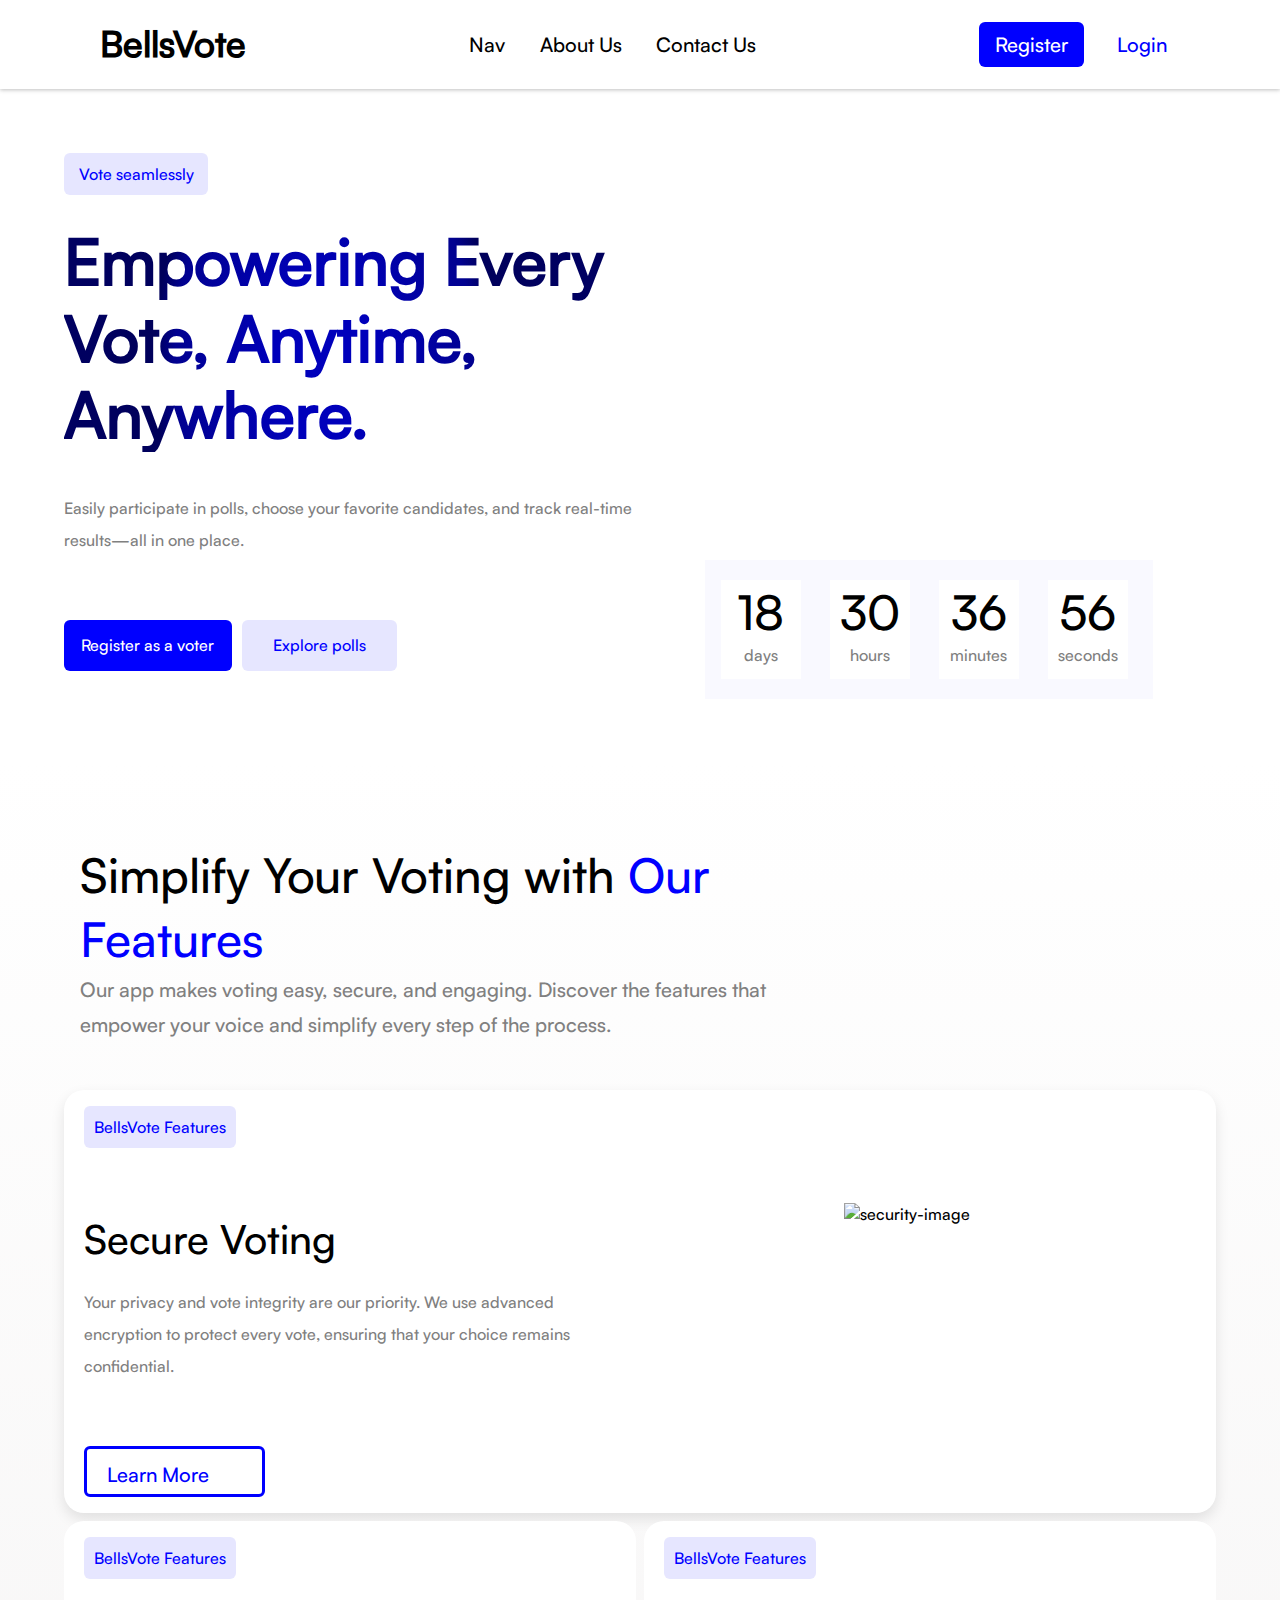
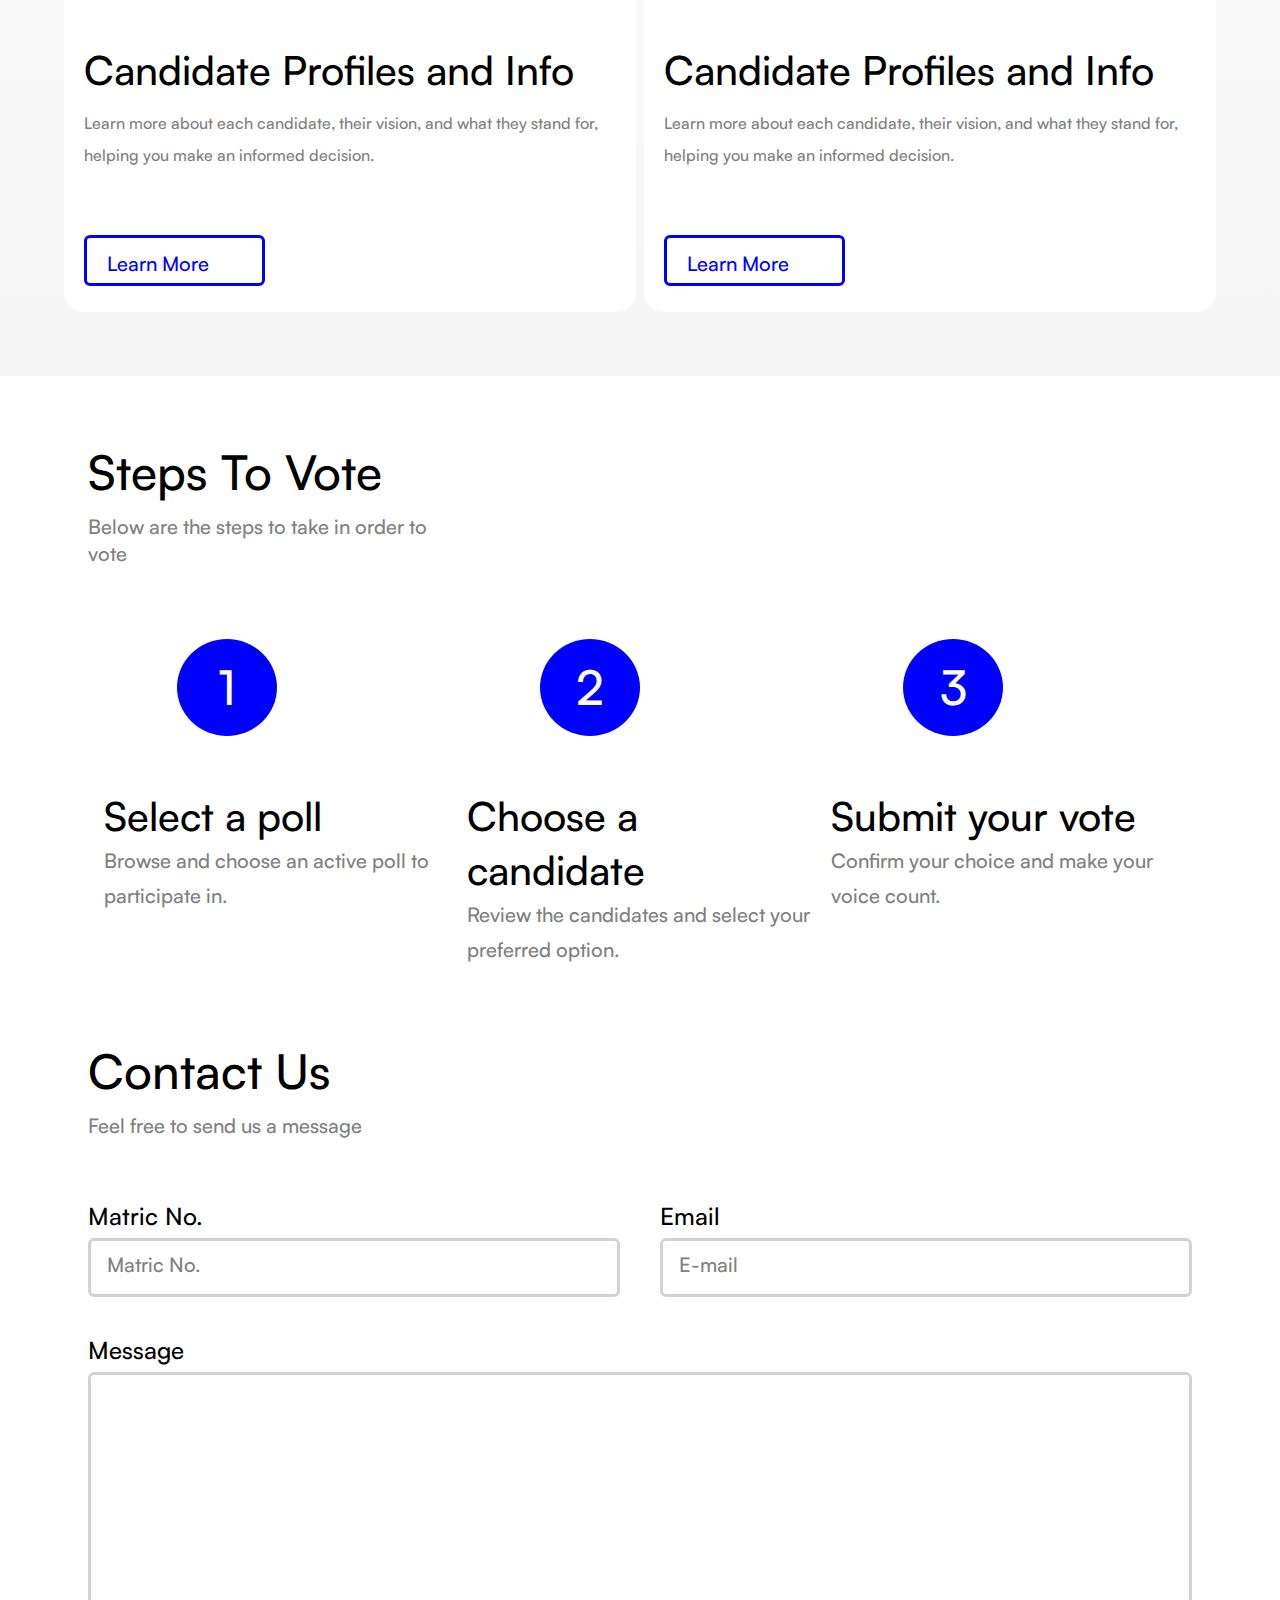
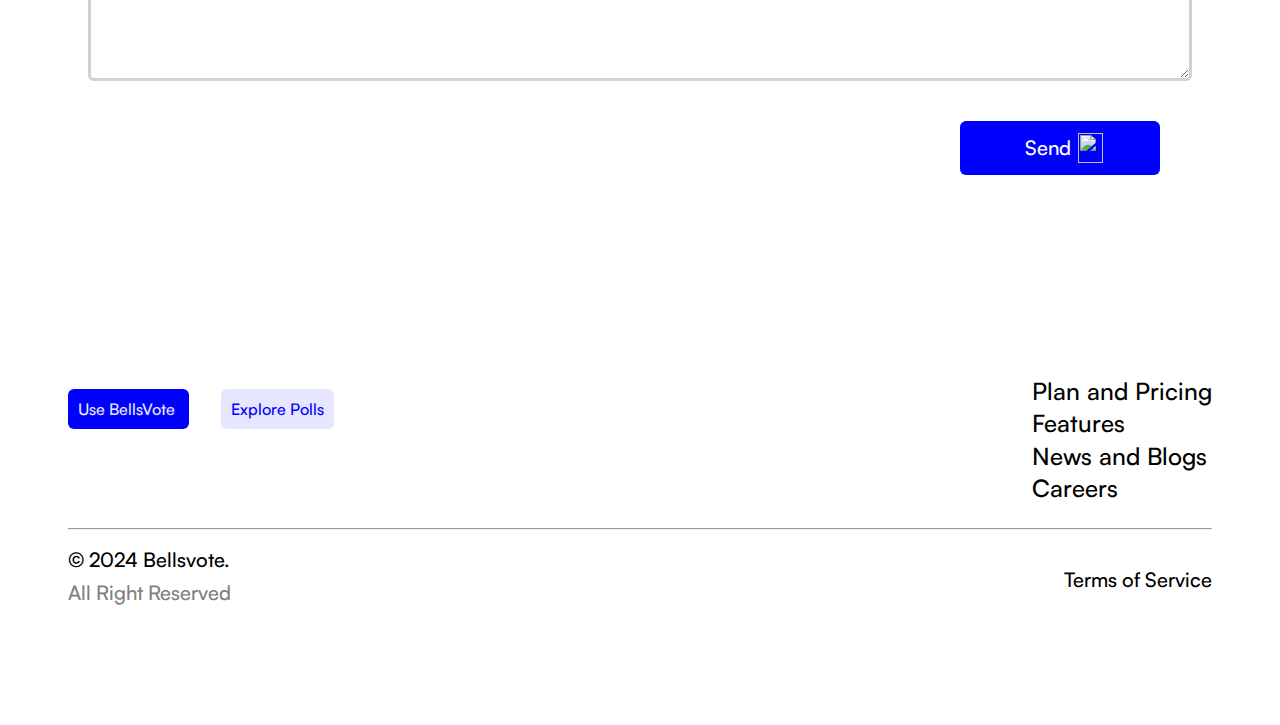
==== commit 4d9b6d13: "I am adding the remaining page" ====
--- a/webdevictt/index.html
+++ b/webdevictt/index.html
@@ -82,28 +82,28 @@
                 </p>
               </div>
               <div class="btn-container">
-                <button> <a href="signup.html">Register as a voter</a></button>
-                <button><a href="signup.html">Explore polls</a></button>
+                <button> <a href="signup.html" style="color: white;">Register as a voter</a></button>
+                <button><a href="signup.html" style="color: blue;">Explore polls</a></button>
               </div>
             </div>
             <div class="image-count-section">
               <img src="./images/Frame_20-removebg-preview 1.svg" alt="" />
               <ul class="count-down">
                 <li>
-                  <p>18</p>
-                  <span>hour</span>
+                  <p class="days" style="color: black;">18</p>
+                  <span style="color: grey;">days</span>
                 </li>
                 <li>
-                  <p>30</p>
-                  <span>Day</span>
+                  <p class="hours"  style="color: black;">30</p>
+                  <span style="color: grey;">hours</span>
                 </li>
                 <li>
-                  <p>36</p>
-                  <span>minutes</span>
+                  <p class="minutes"  style="color: black;">36</p>
+                  <span style="color: grey;">minutes</span>
                 </li>
                 <li>
-                  <p>56</p>
-                  <span>seconds</span>
+                  <p class="seconds"  style="color: black;">56</p>
+                  <span style="color: grey;">seconds</span>
                 </li>
               </ul>
             </div>
@@ -460,5 +460,6 @@
         >
       </div>
     </footer>
+    <script src="rules.js" type="module"></script>
   </body>
 </html>
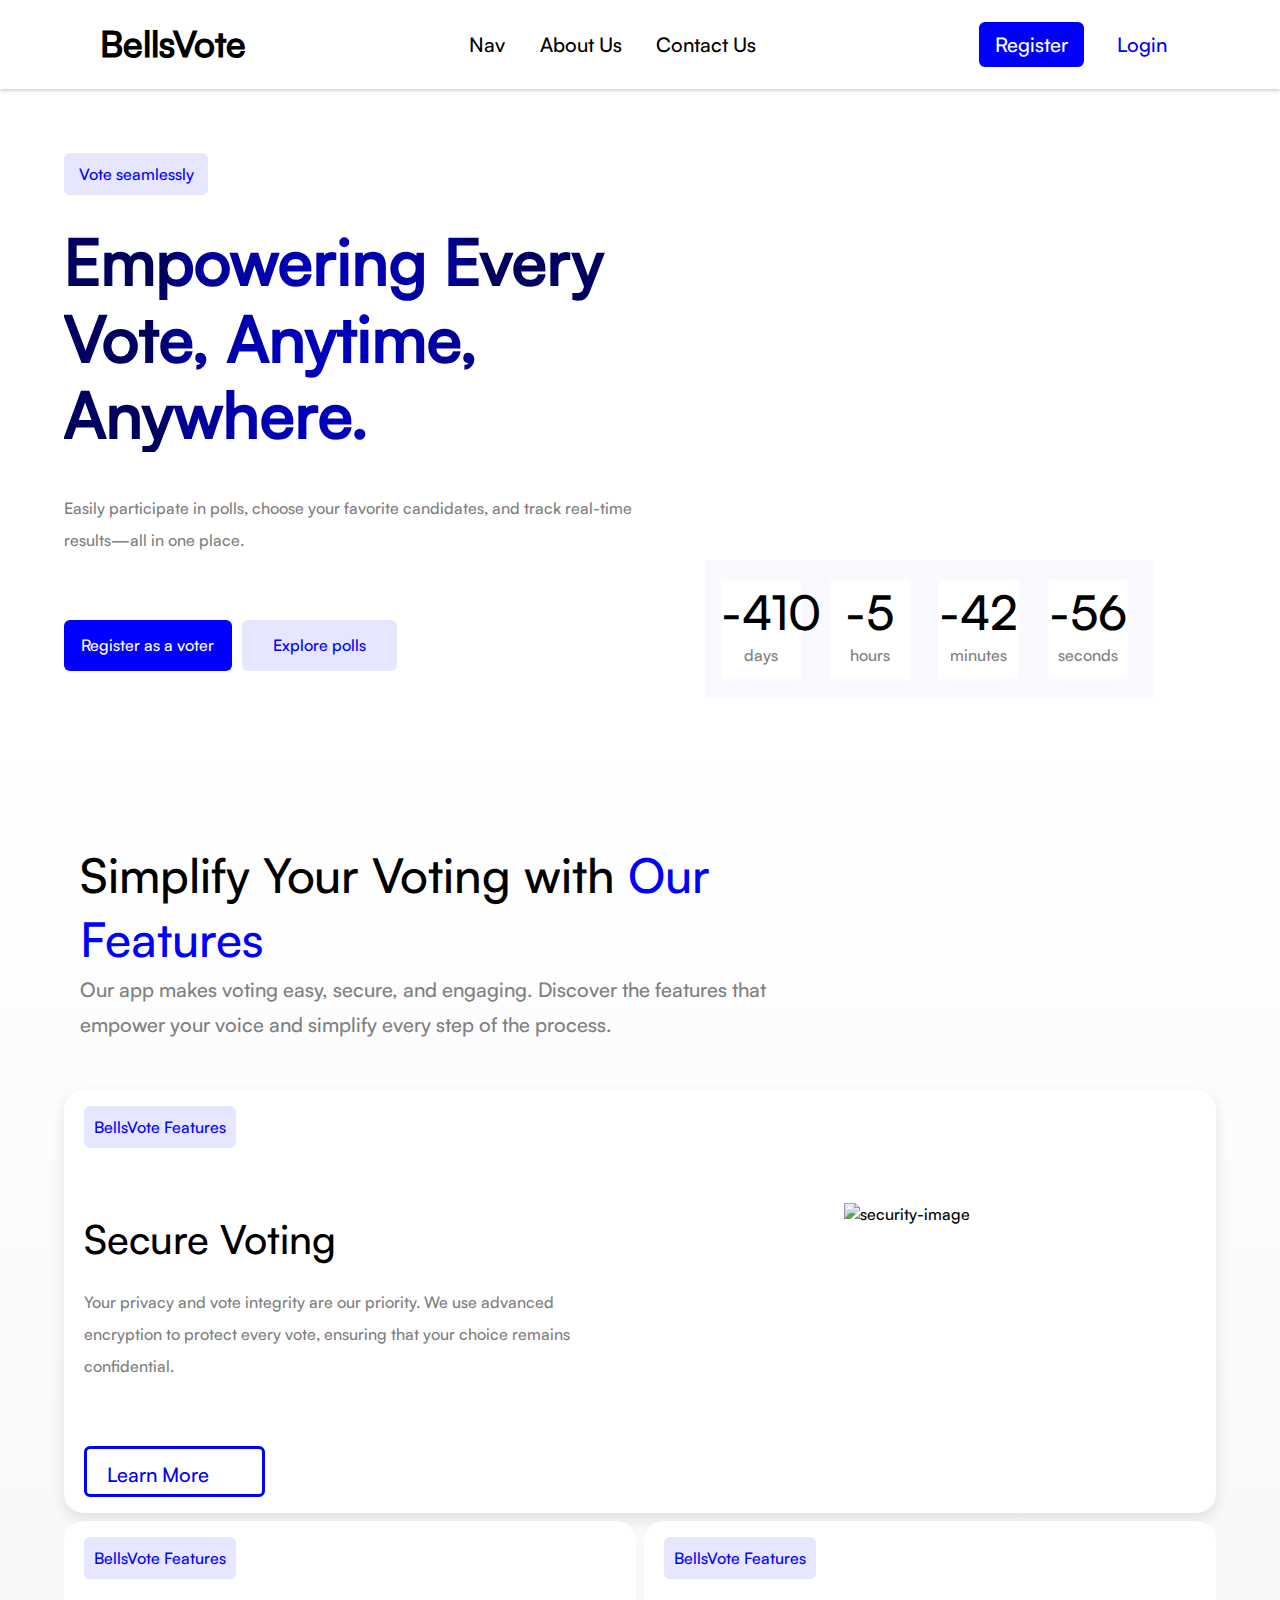
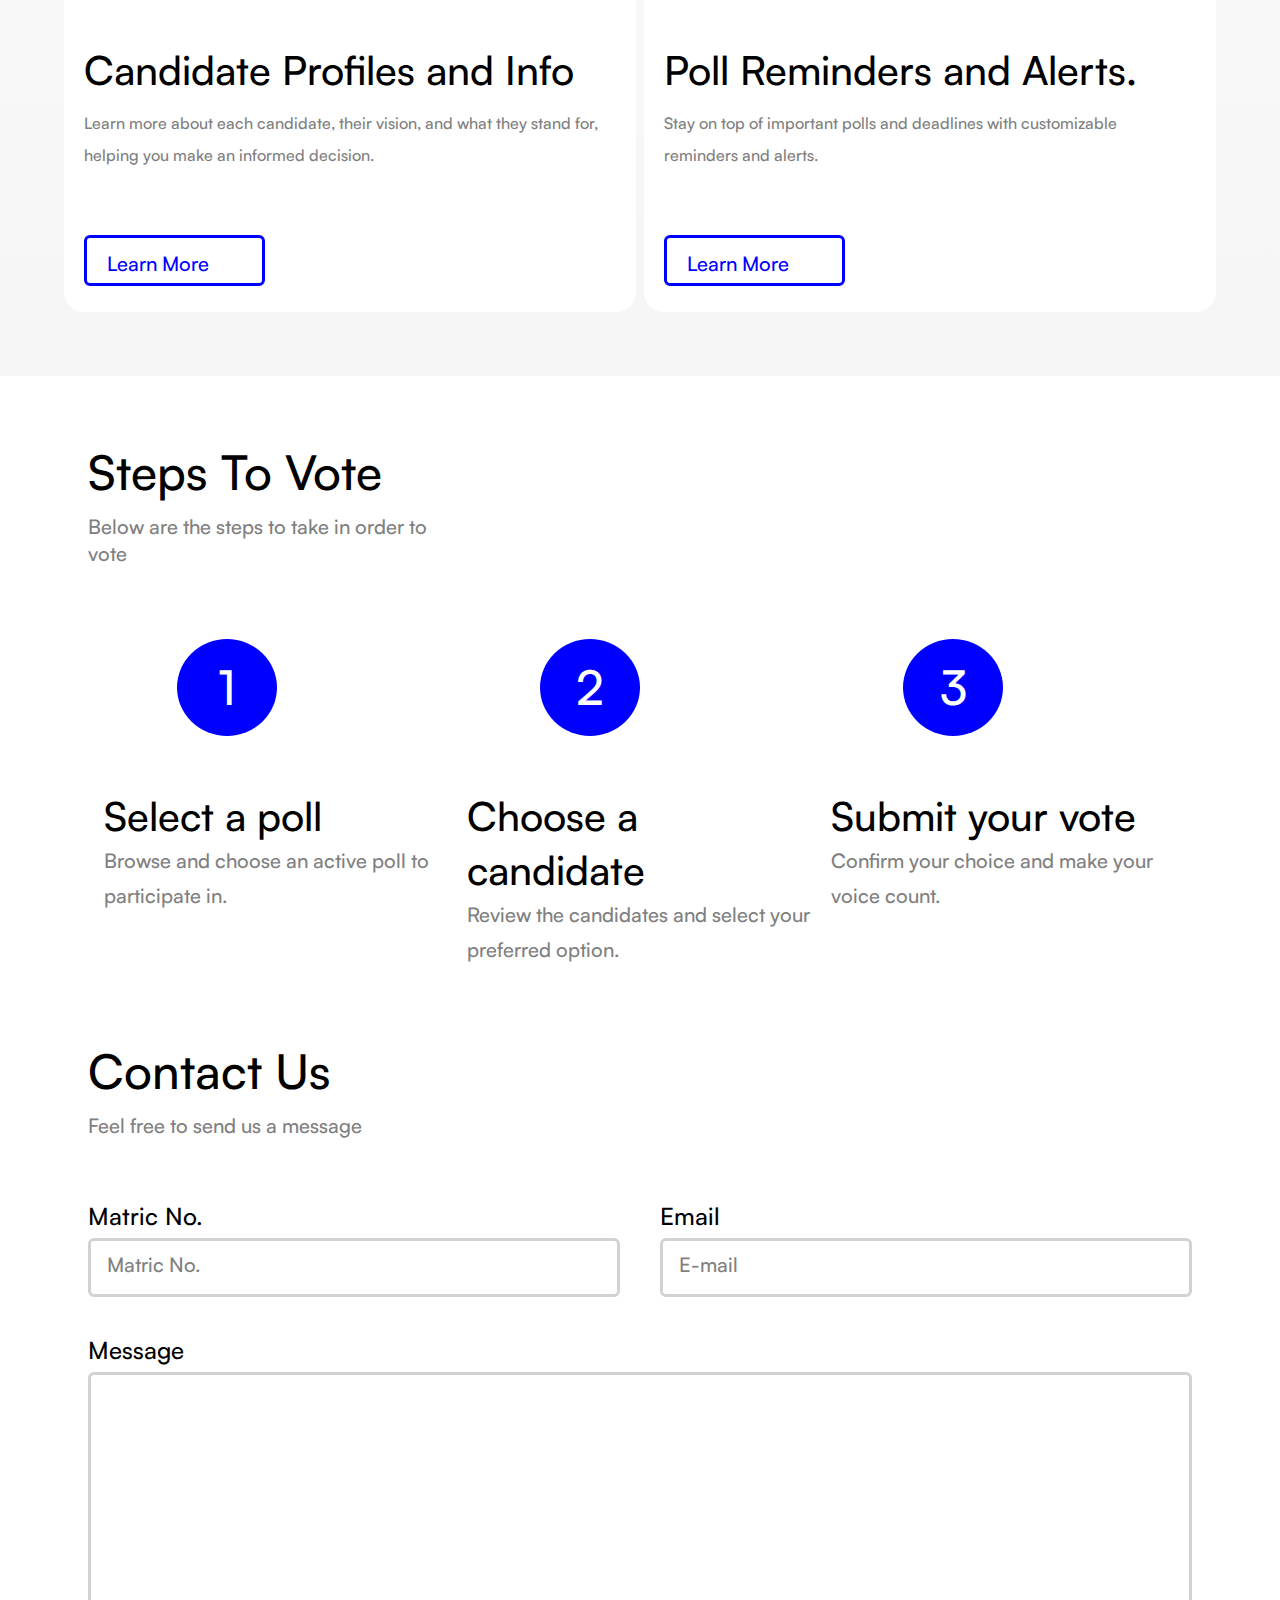
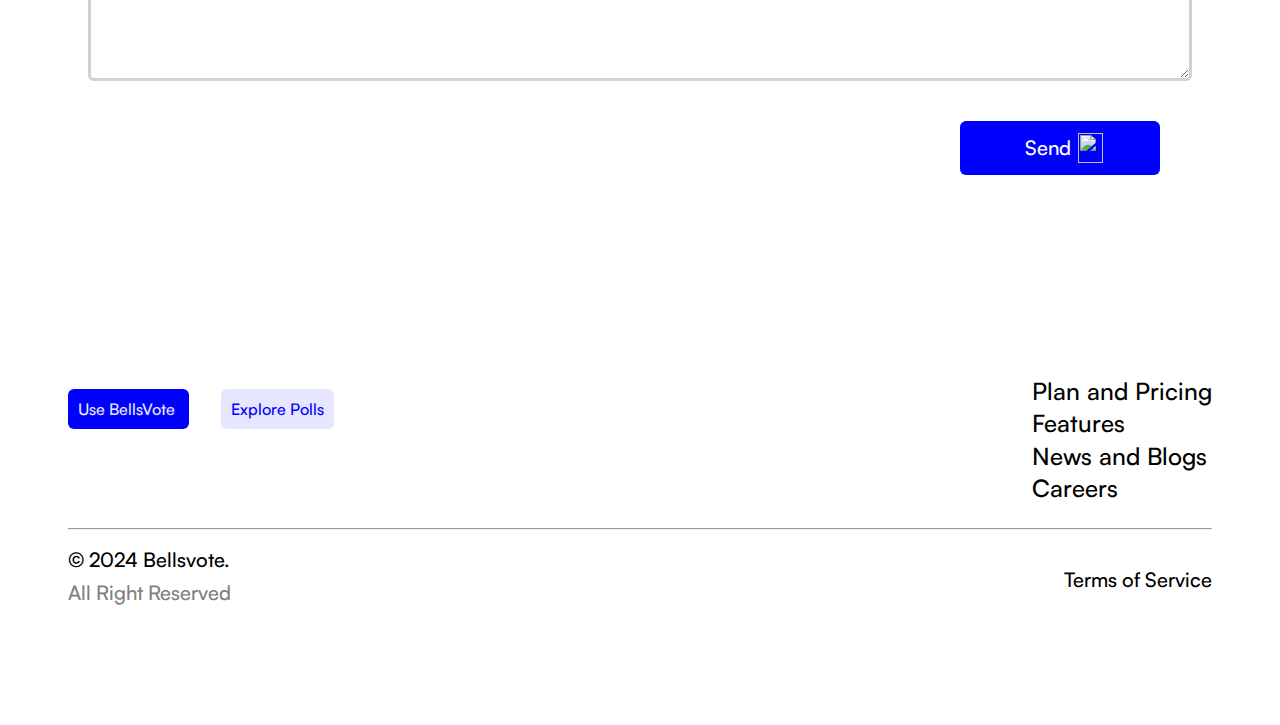
==== commit 7f2bb0cc: "I added the changes" ====
--- a/webdevictt/index.html
+++ b/webdevictt/index.html
@@ -269,11 +269,10 @@
                         text-decoration-skip-ink: none;
                       "
                     >
-                      Candidate Profiles and Info
+                    Poll Reminders and Alerts.
                     </h4>
                     <p>
-                      Learn more about each candidate, their vision, and what
-                      they stand for, helping you make an informed decision.
+                      Stay on top of important polls and deadlines with customizable reminders and alerts.
                     </p>
                   </div>
 
--- a/webdevictt/styles.css
+++ b/webdevictt/styles.css
@@ -748,7 +748,10 @@
     max-width: 100%;
   }
   .register-text p {
-  font-size: 2rem;
+  font-size: 16px;
+  @media(max-width:760){
+    font-size: 14px;
+  }
   }
 
   .features-text-container h3 ,.features-text-container h3 span {
@@ -758,6 +761,9 @@
   .features-text-container p {
     text-align: center;
     font-size: 2rem;
+    @media(max-width:760px){
+      font-size: 14px;
+    }
   }
   .btn-container {
 gap: 10px;
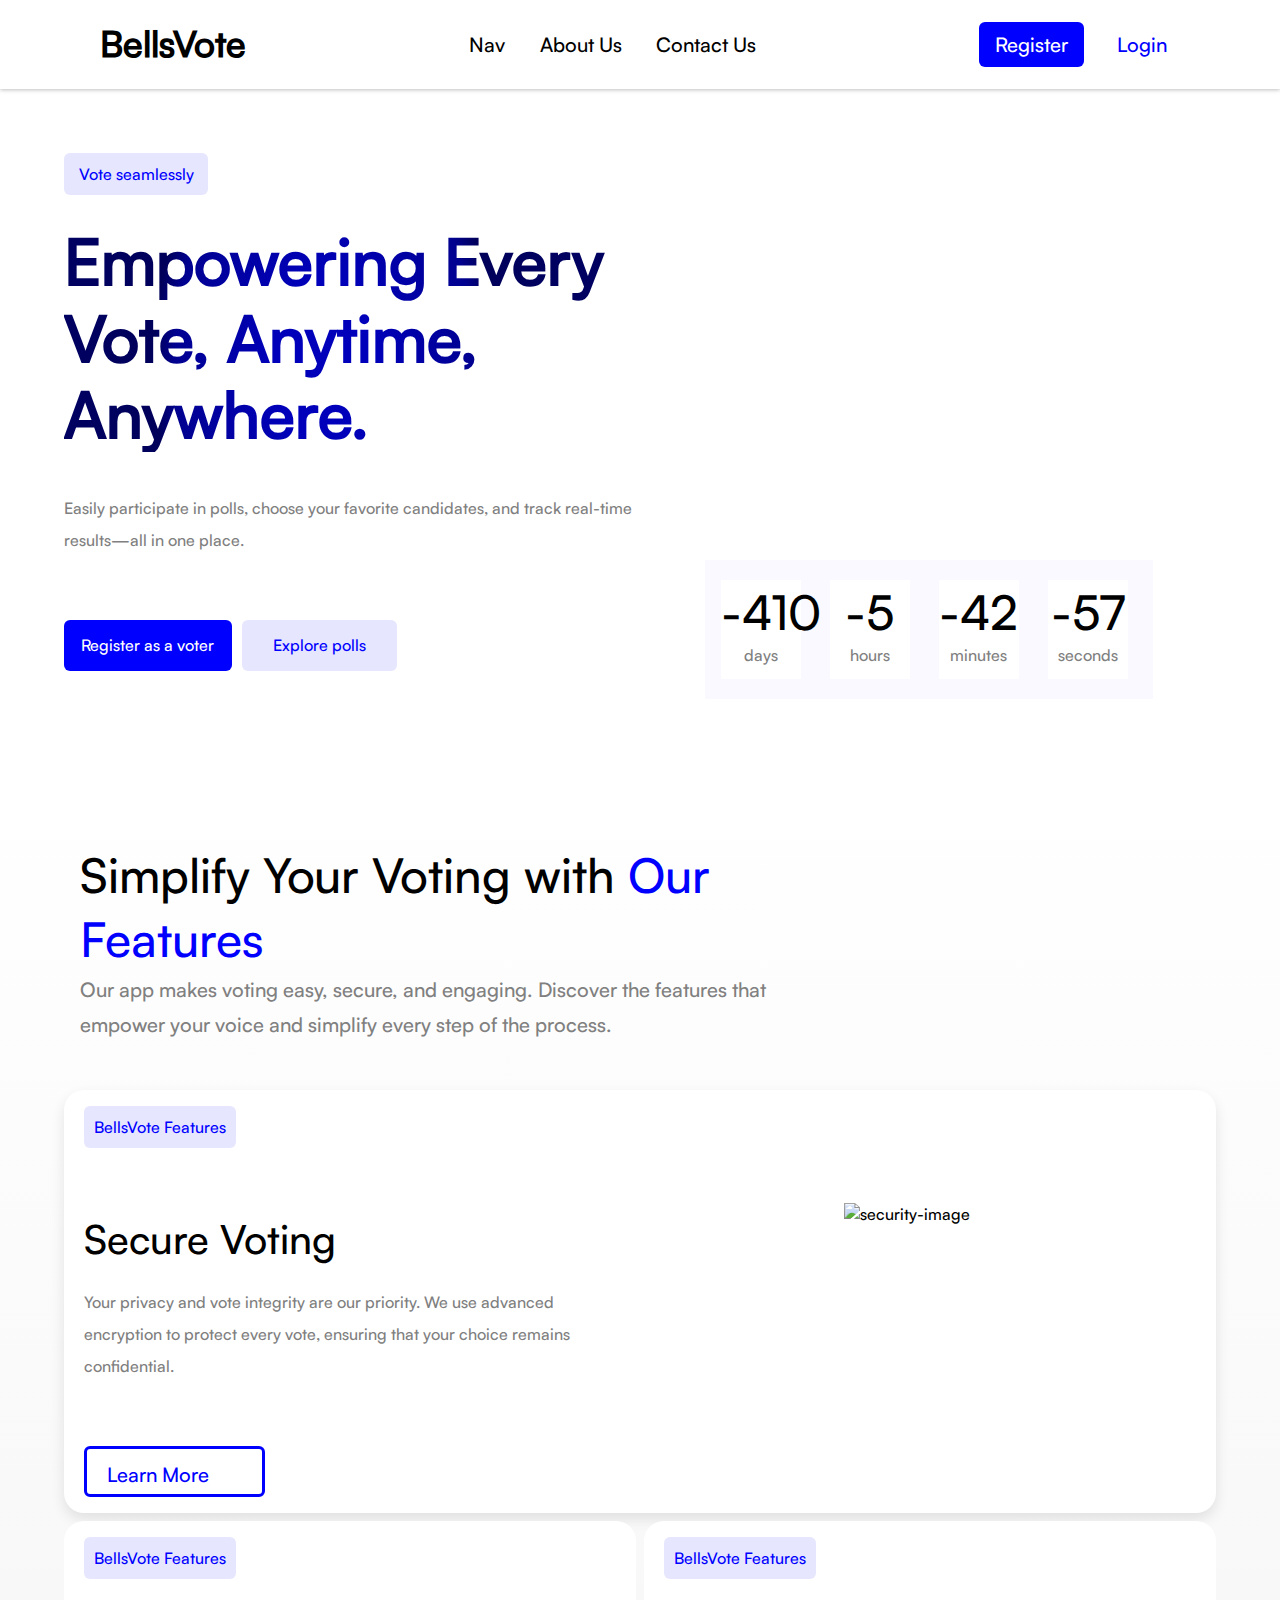
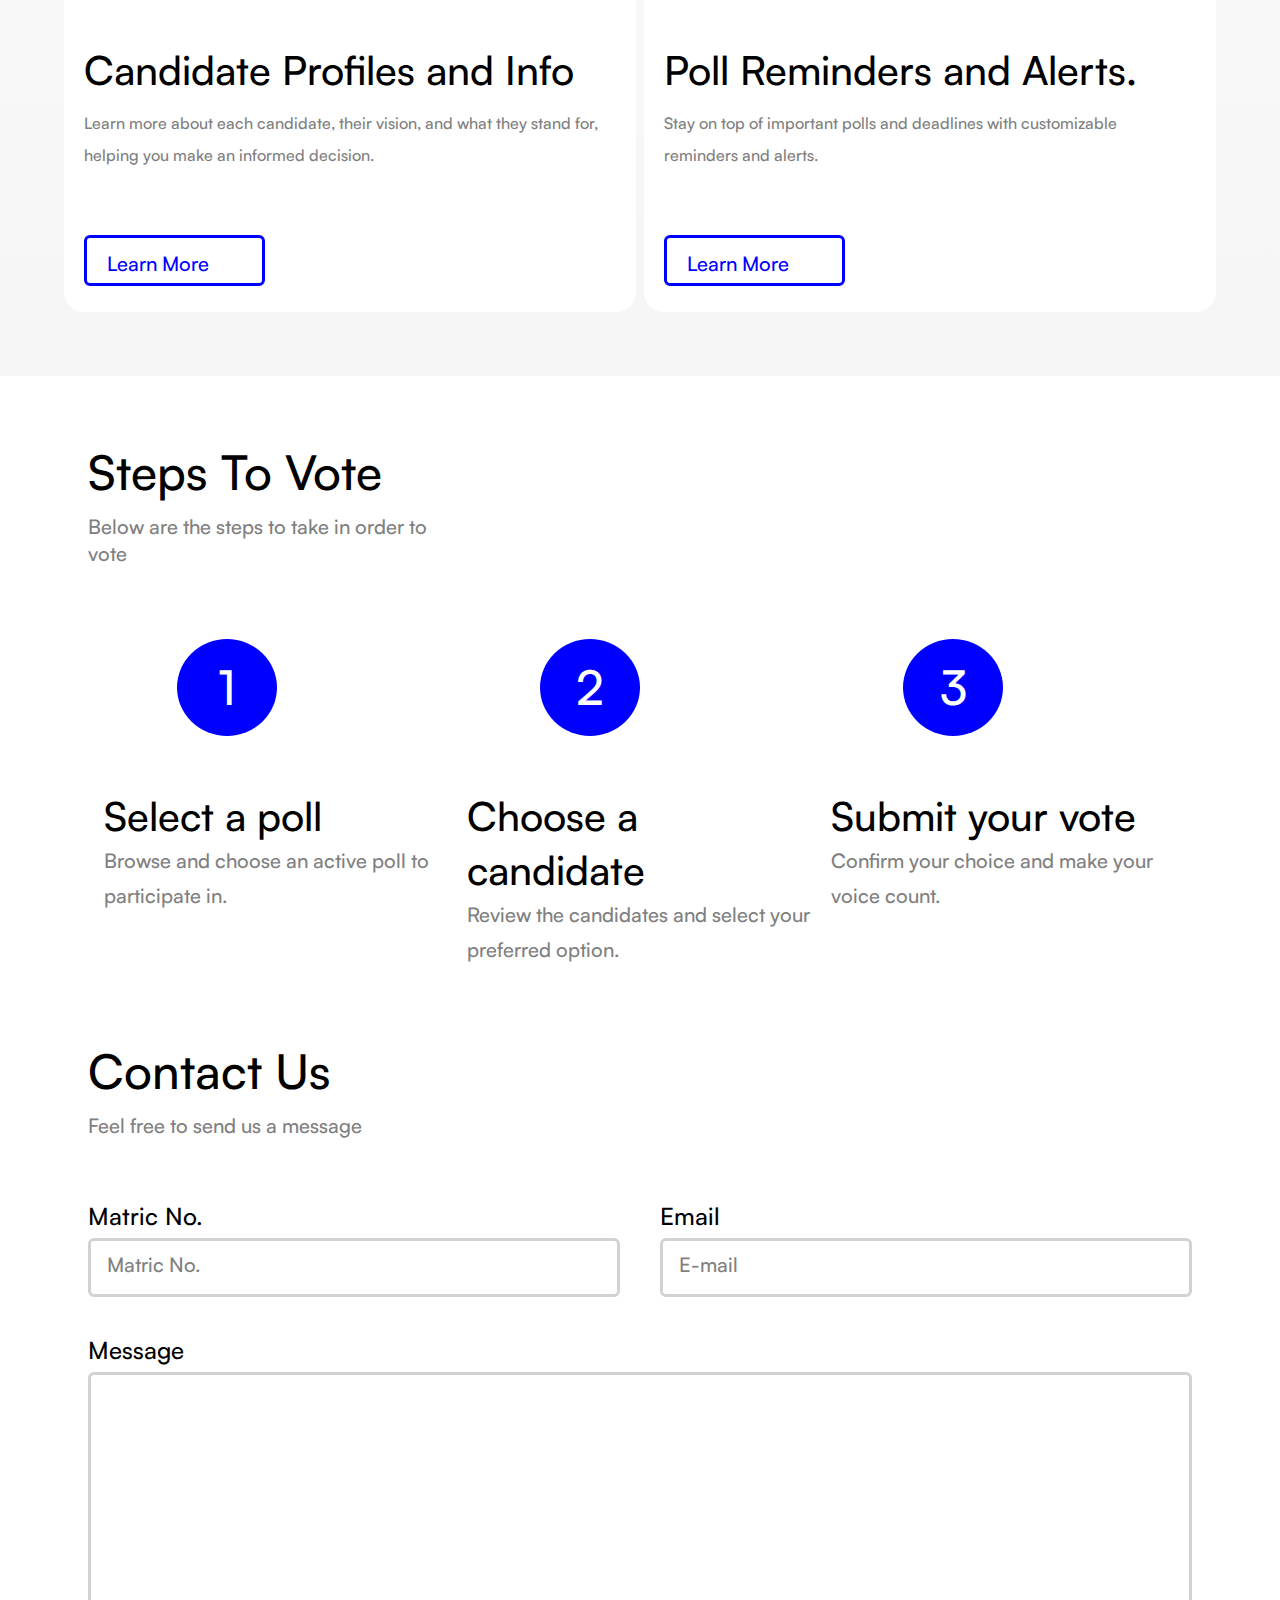
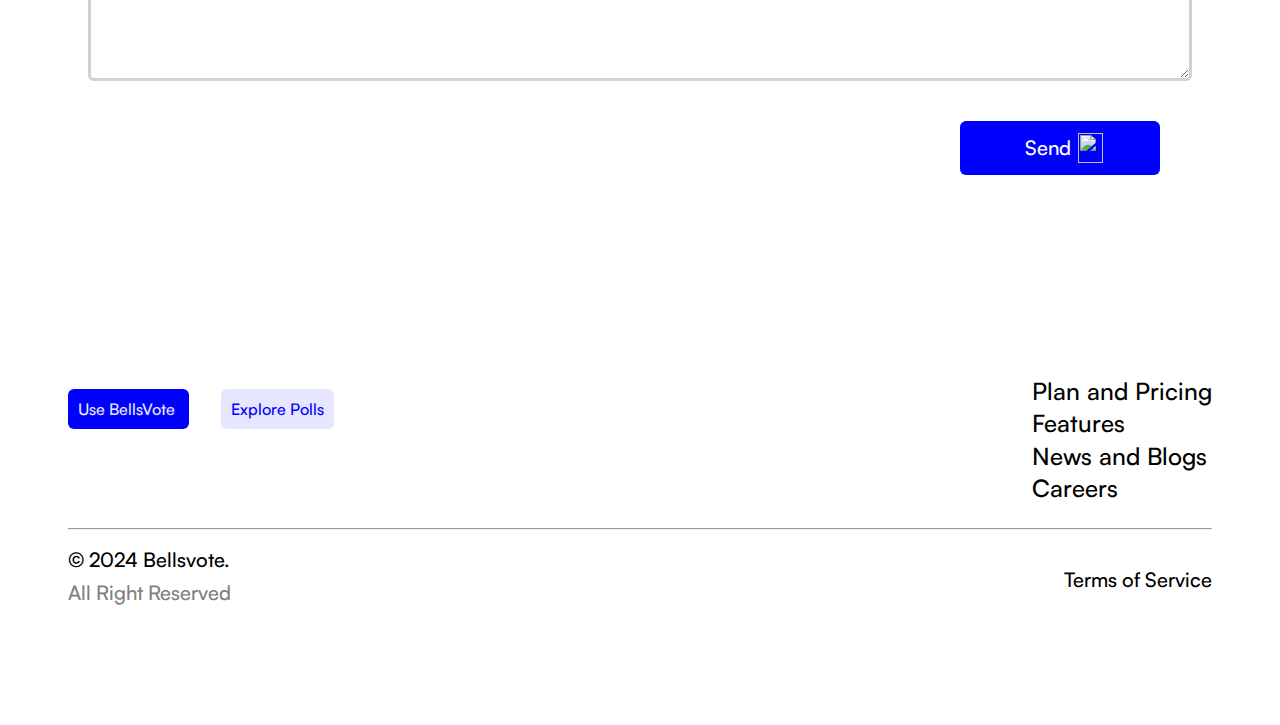
==== commit 2931d28f: "fixed issue" ====
--- a/webdevictt/index.html
+++ b/webdevictt/index.html
@@ -38,7 +38,7 @@
         <li>Contact US</li>
       </ul>
       <ul class="second-side-item">
-        <li><a href="signup.html">Register</a></li>
+        <li><a href="signup.html" style="color: white;">Register</a></li>
         <li><a href="login.html">Login</a></li>
       </ul>
     </div>
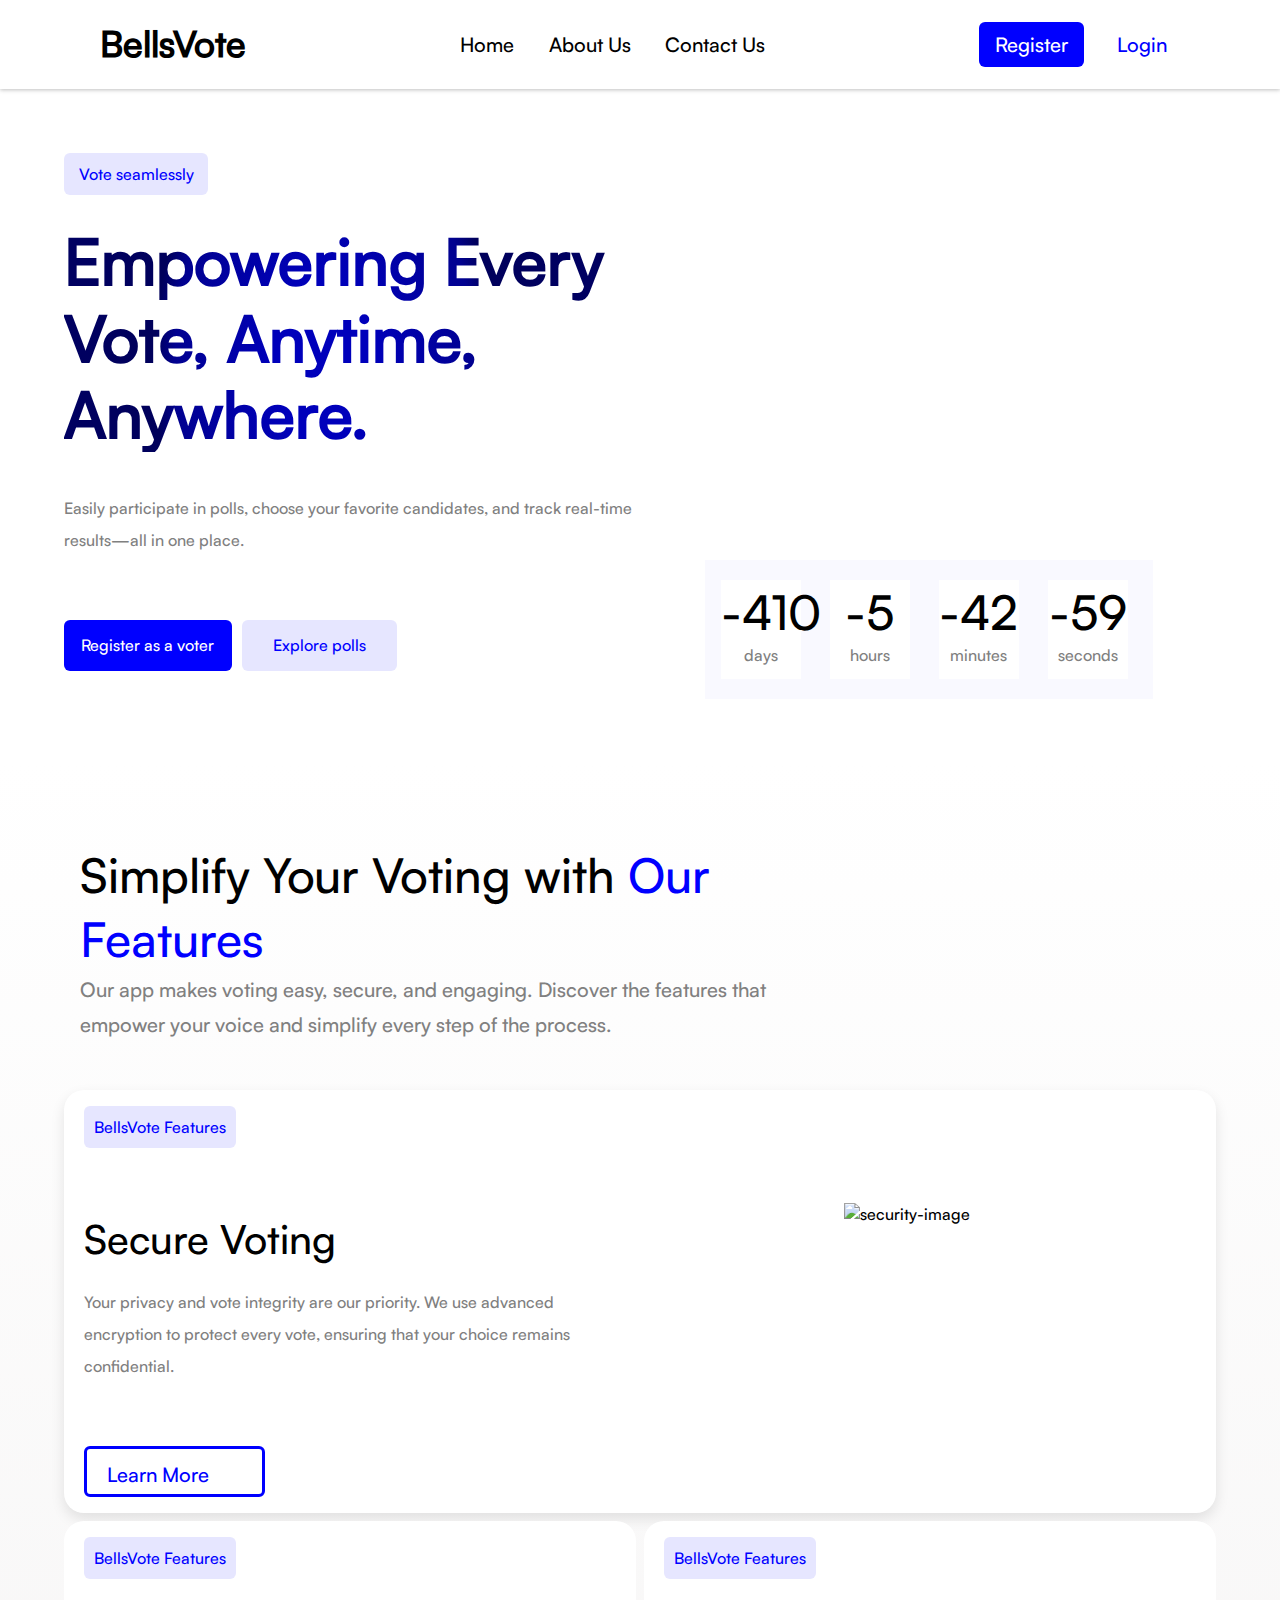
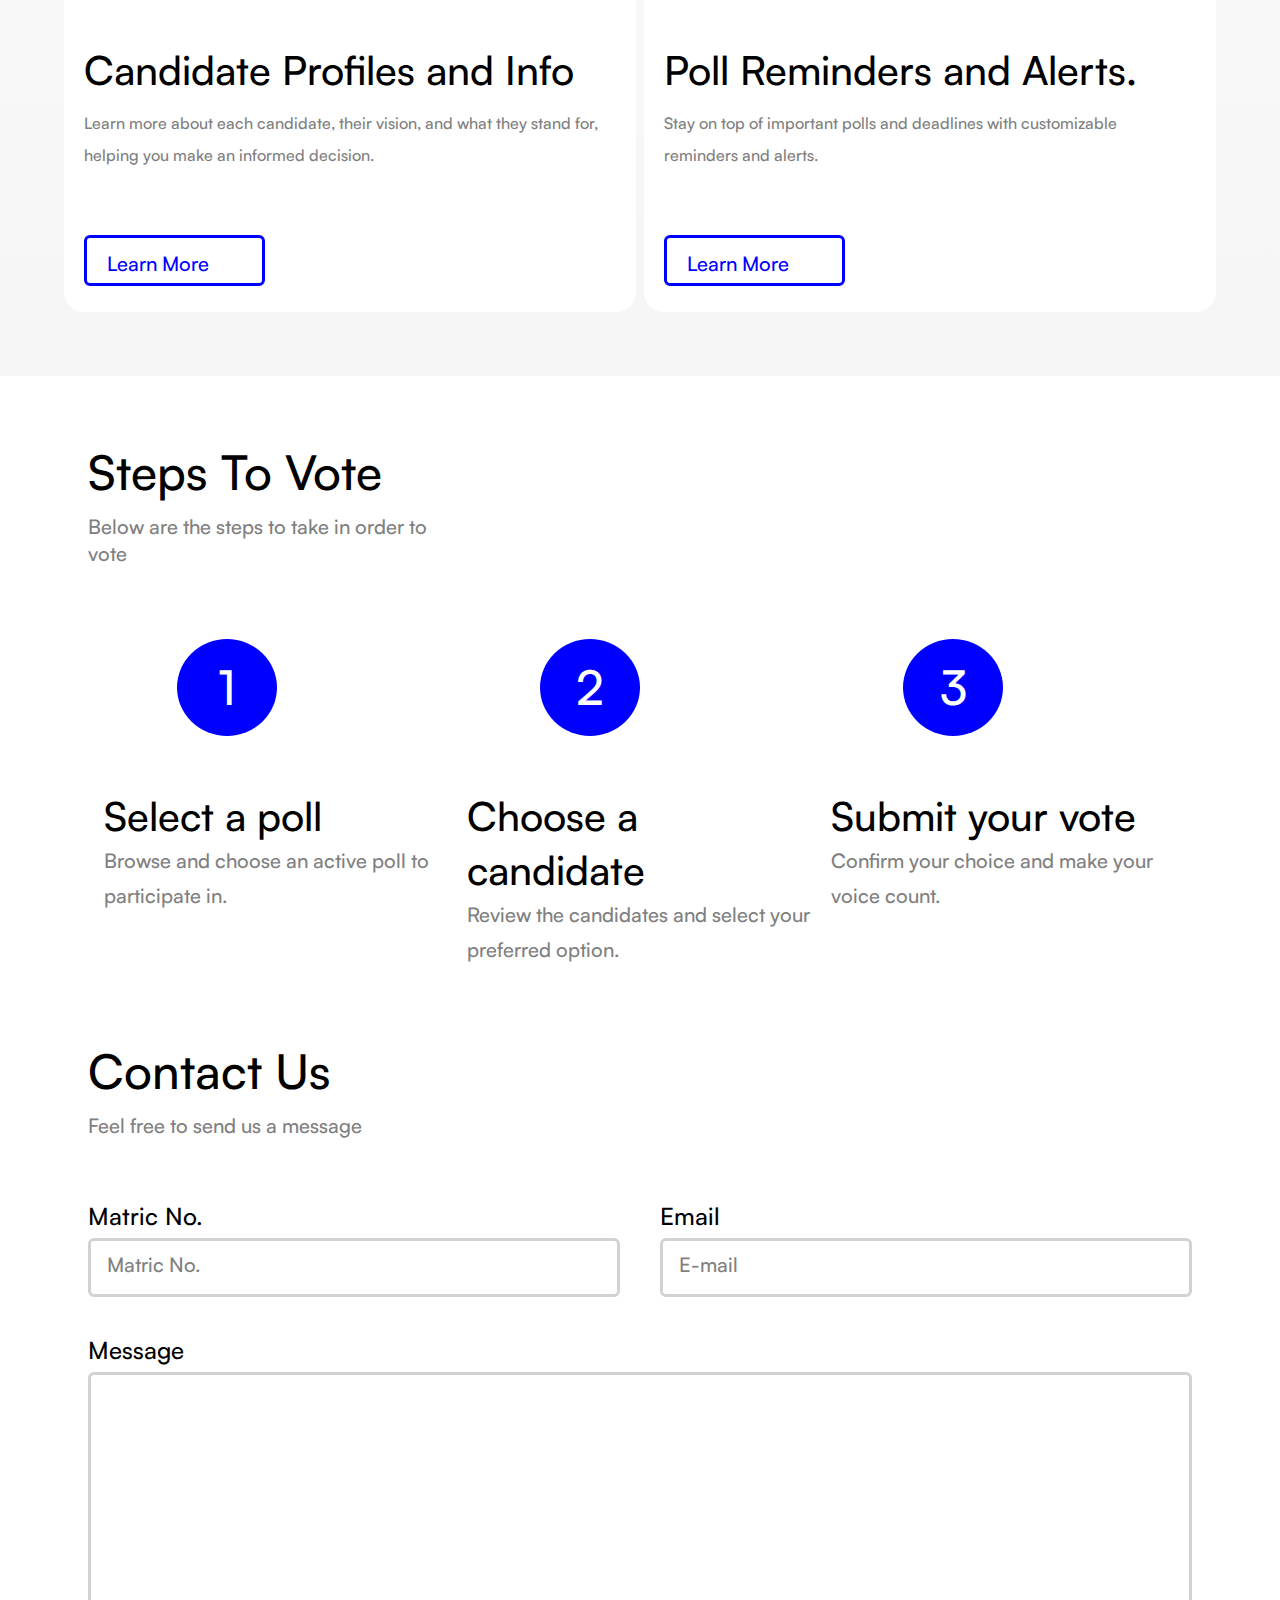
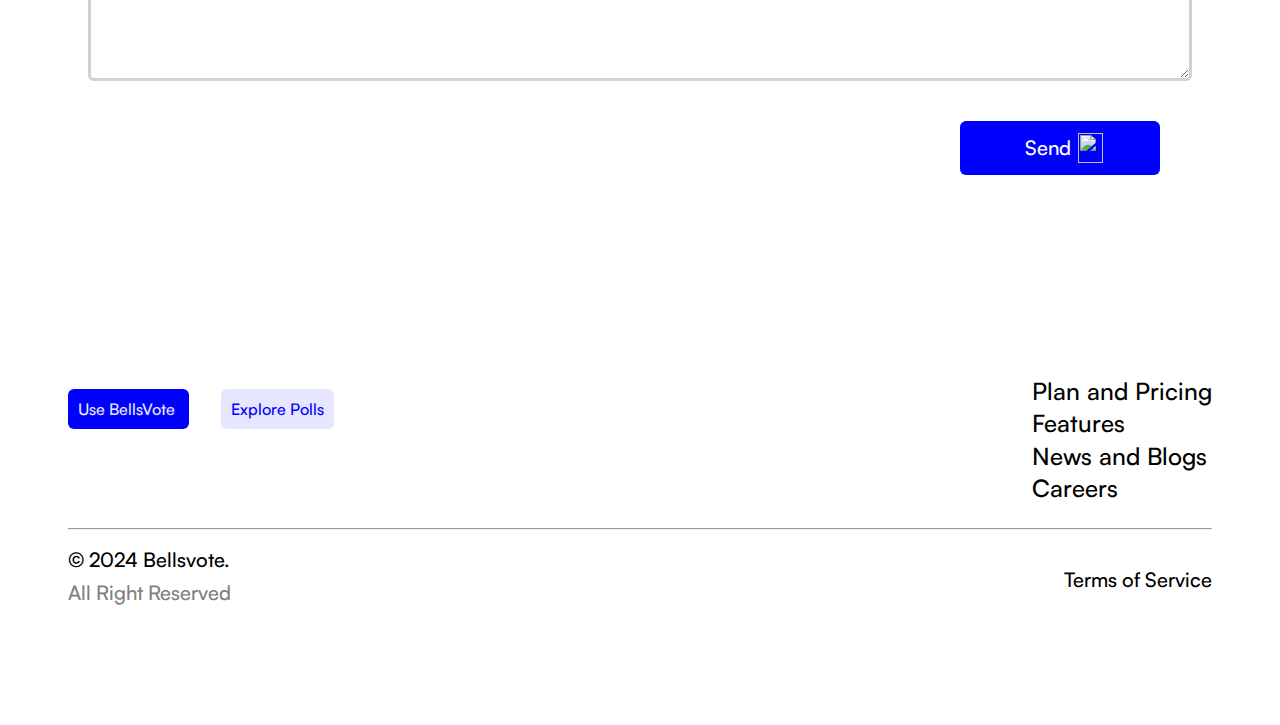
==== commit 16974b6f: "i changed the nav to home" ====
--- a/webdevictt/index.html
+++ b/webdevictt/index.html
@@ -15,7 +15,7 @@
         </h3>
 
         <ul class="first-nav-item">
-          <li><a href="">Nav</a></li>
+          <li><a href="">Home</a></li>
           <li><a href="">About Us</a></li>
           <li><a href="">Contact Us</a></li>
         </ul>
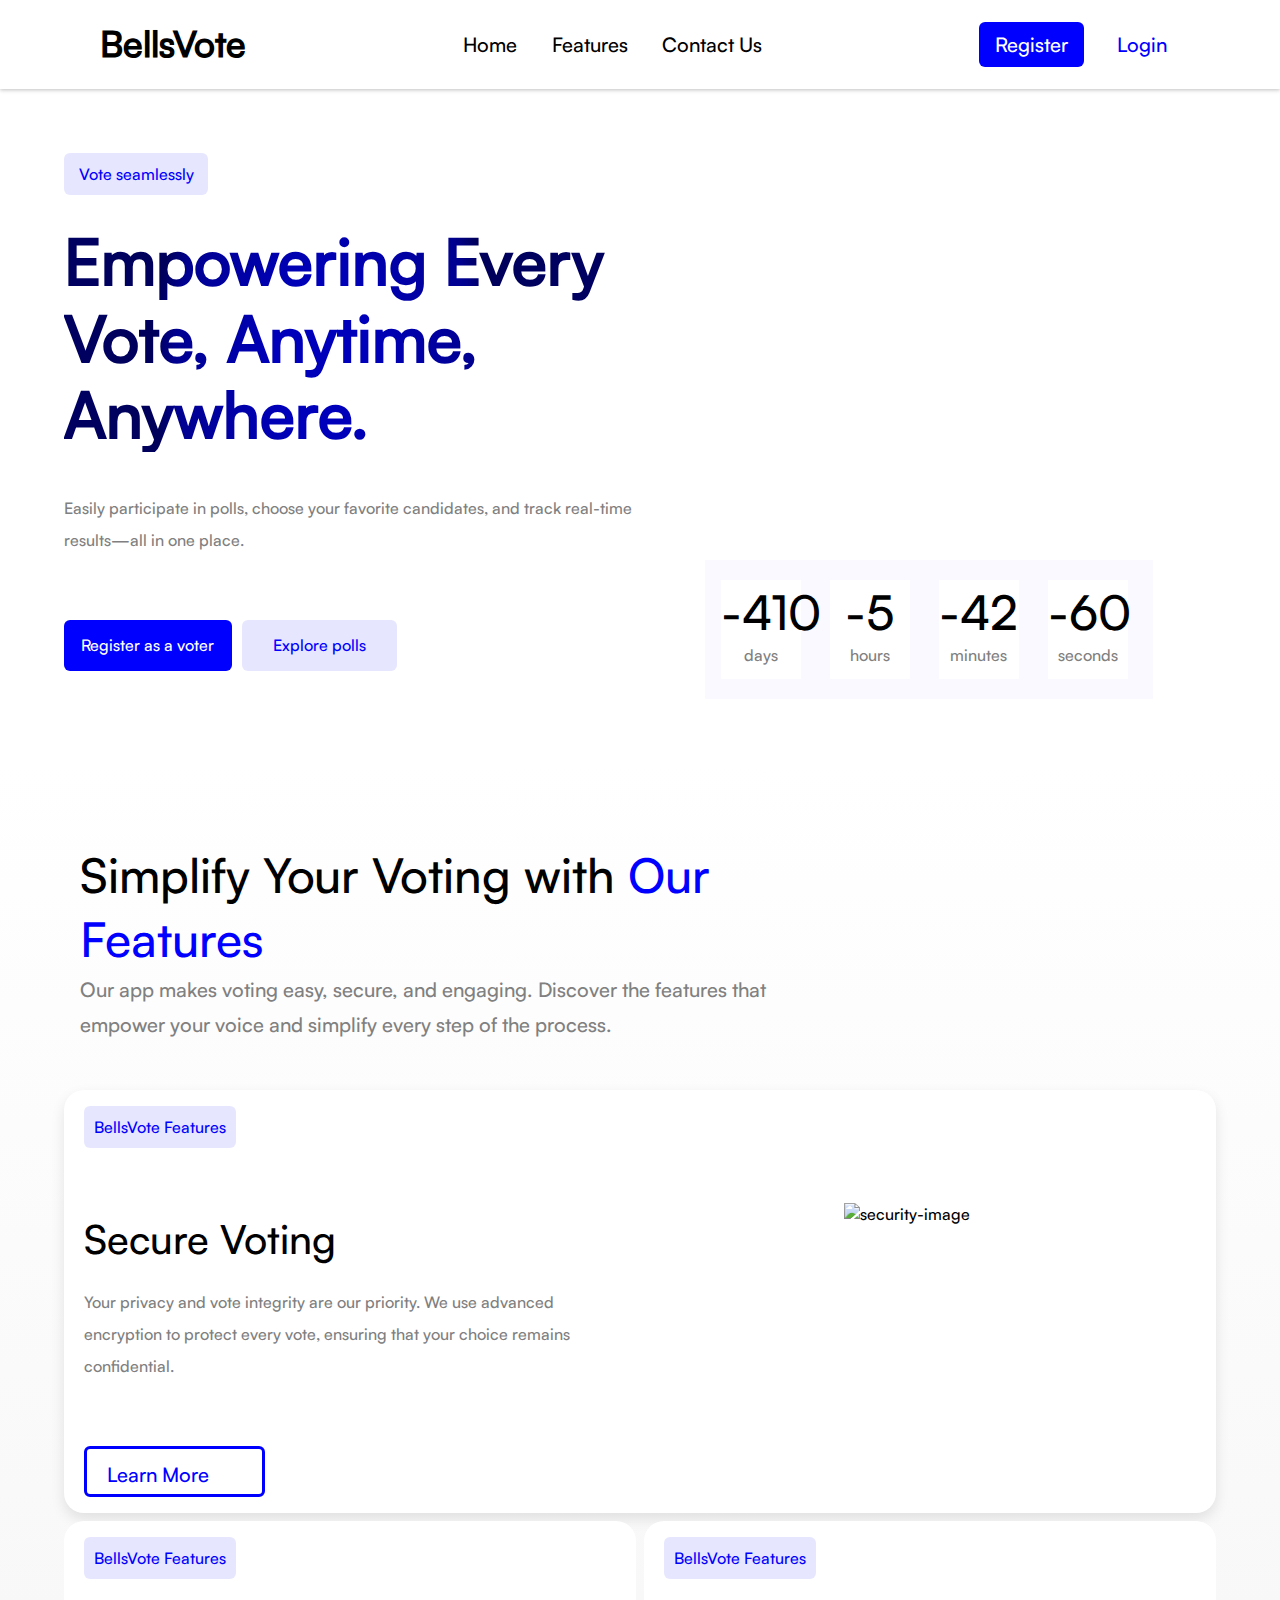
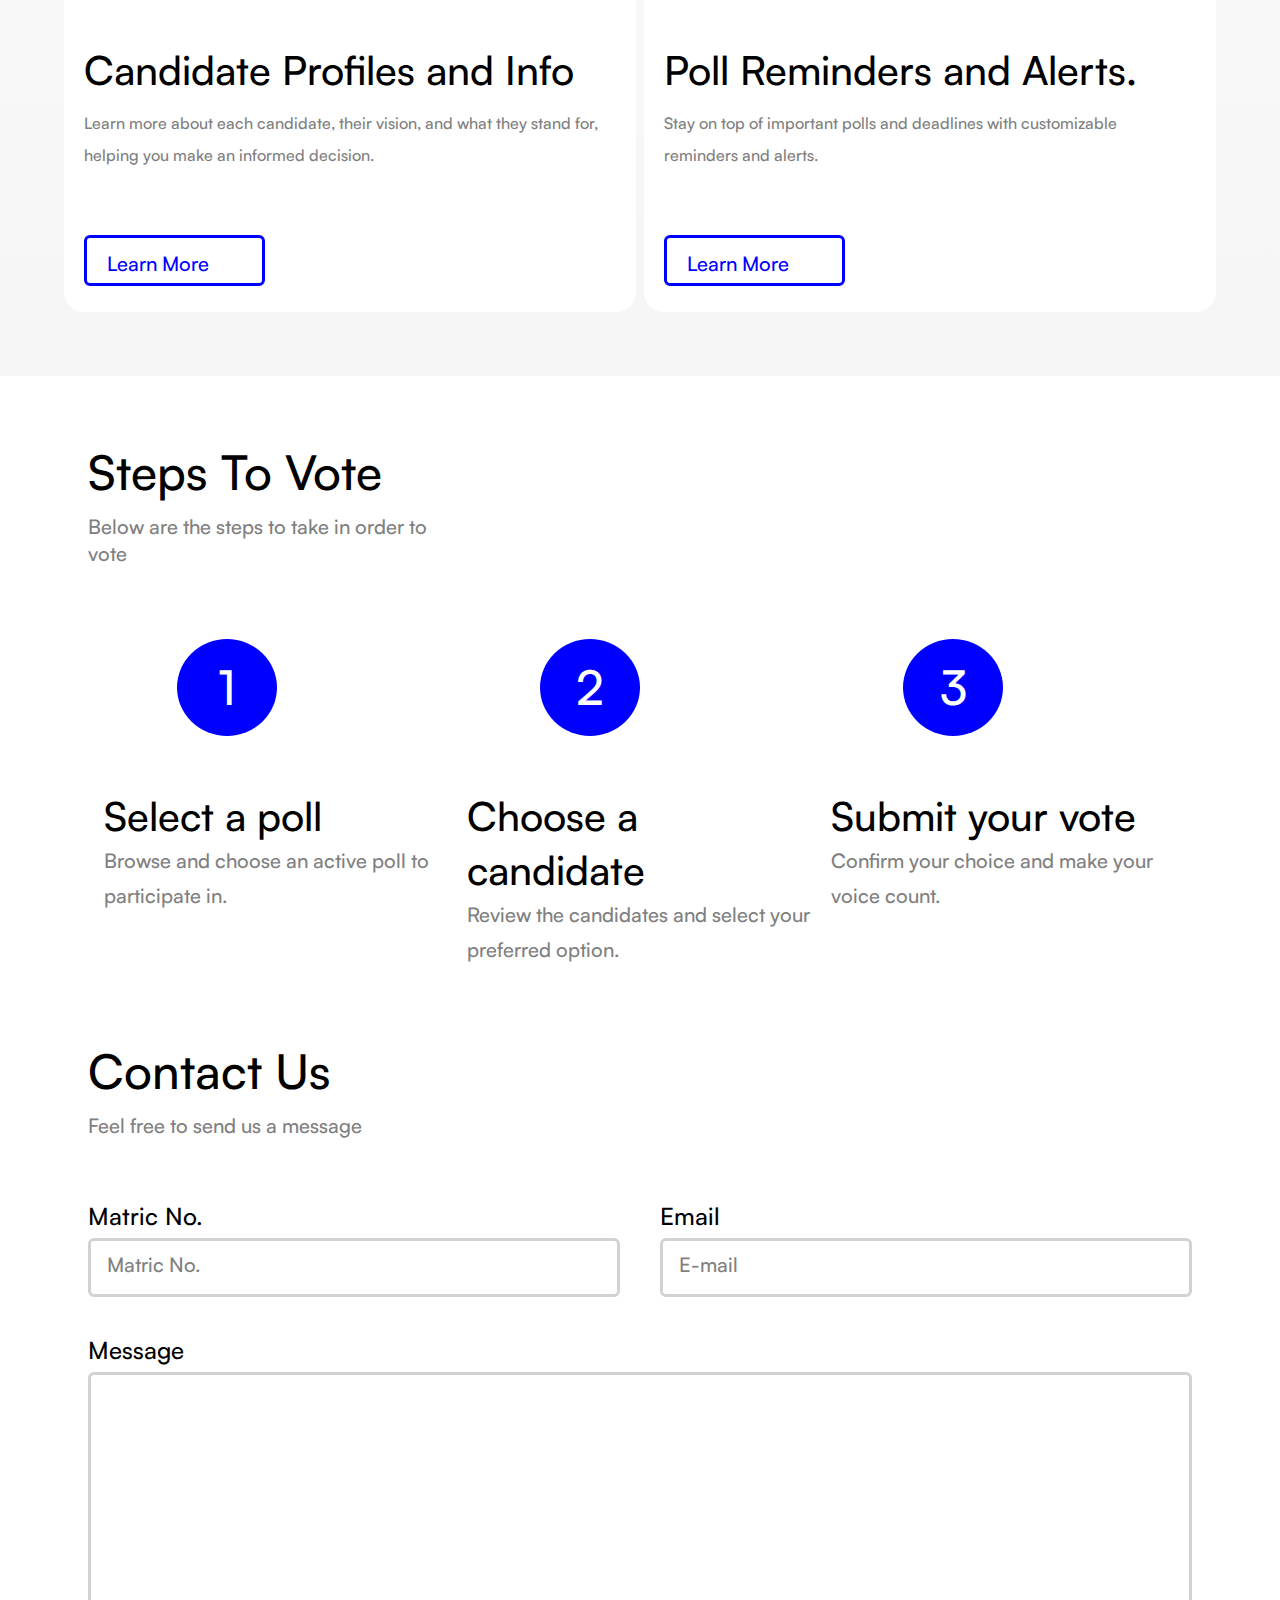
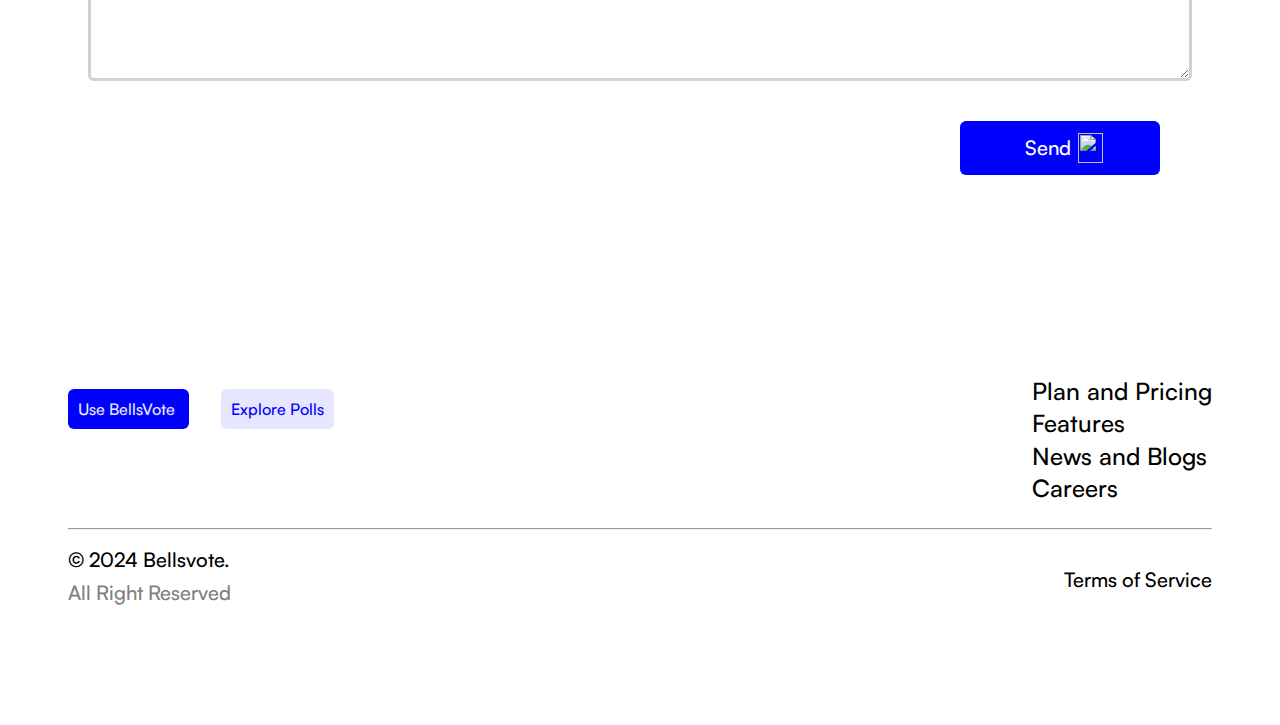
==== commit 070e843b: "added something" ====
--- a/webdevictt/index.html
+++ b/webdevictt/index.html
@@ -16,8 +16,8 @@
 
         <ul class="first-nav-item">
           <li><a href="">Home</a></li>
-          <li><a href="">About Us</a></li>
-          <li><a href="">Contact Us</a></li>
+          <li><a href="#about">Features</a></li>
+          <li><a href="#contact-us">Contact Us</a></li>
         </ul>
         <ul class="second-nav-item">
           <li><a href="signup.html">Register</a></li>
@@ -35,10 +35,10 @@
       <ul class="first-side-item">
         <li>Home</li>
         <li>About Us</li>
-        <li>Contact US</li>
+        <li><a href="#contact-us">Contact US</a></li>
       </ul>
       <ul class="second-side-item">
-        <li><a href="signup.html" style="color: white;">Register</a></li>
+        <li><a href="signup.html" style="color: white">Register</a></li>
         <li><a href="login.html">Login</a></li>
       </ul>
     </div>
@@ -82,42 +82,46 @@
                 </p>
               </div>
               <div class="btn-container">
-                <button> <a href="signup.html" style="color: white;">Register as a voter</a></button>
-                <button><a href="signup.html" style="color: blue;">Explore polls</a></button>
+                <button>
+                  <a href="signup.html" style="color: white"
+                    >Register as a voter</a
+                  >
+                </button>
+                <button>
+                  <a href="signup.html" style="color: blue">Explore polls</a>
+                </button>
               </div>
             </div>
             <div class="image-count-section">
               <img src="./images/Frame_20-removebg-preview 1.svg" alt="" />
               <ul class="count-down">
                 <li>
-                  <p class="days" style="color: black;">18</p>
-                  <span style="color: grey;">days</span>
+                  <p class="days" style="color: black">18</p>
+                  <span style="color: grey">days</span>
                 </li>
                 <li>
-                  <p class="hours"  style="color: black;">30</p>
-                  <span style="color: grey;">hours</span>
+                  <p class="hours" style="color: black">30</p>
+                  <span style="color: grey">hours</span>
                 </li>
                 <li>
-                  <p class="minutes"  style="color: black;">36</p>
-                  <span style="color: grey;">minutes</span>
+                  <p class="minutes" style="color: black">36</p>
+                  <span style="color: grey">minutes</span>
                 </li>
                 <li>
-                  <p class="seconds"  style="color: black;">56</p>
-                  <span style="color: grey;">seconds</span>
+                  <p class="seconds" style="color: black">56</p>
+                  <span style="color: grey">seconds</span>
                 </li>
               </ul>
             </div>
           </div>
         </div>
       </section>
-      <section class="features-section">
+      <section class="features-section" id="about">
         <div>
           <aside style="margin: 0 auto; width: 100%">
             <div class="features-text-container">
               <h3>Simplify Your Voting with <span>Our Features</span></h3>
-              <p style="@media (max-width:768px) {
-                 font-size: 14px;
-              }">
+              <p style="@media (max-width: 768px) {font-size: 14px}">
                 Our app makes voting easy, secure, and engaging. Discover the
                 features that empower your voice and simplify every step of the
                 process.
@@ -129,7 +133,7 @@
                   <span
                     style="
                       color: rgba(0, 0, 255, 1);
-                      width:fit-content;
+                      width: fit-content;
                       font-size: 1rem;
                       font-weight: 100;
                       background-color: rgba(230, 230, 255, 1);
@@ -138,7 +142,6 @@
                       border-radius: 6px;
                       text-align: center;
                       margin: 0;
-
                     "
                   >
                     BellsVote Features
@@ -172,7 +175,7 @@
                     </p>
                   </div>
 
-                  <a href="" style="color: blue;">Learn More </a>
+                  <a href="" style="color: blue">Learn More </a>
                 </div>
                 <div
                   class="security-image-container"
@@ -227,7 +230,7 @@
                     </p>
                   </div>
 
-                  <a href="" style="color: blue;">Learn More </a>
+                  <a href="" style="color: blue">Learn More </a>
                 </div>
               </li>
 
@@ -269,14 +272,15 @@
                         text-decoration-skip-ink: none;
                       "
                     >
-                    Poll Reminders and Alerts.
+                      Poll Reminders and Alerts.
                     </h4>
                     <p>
-                      Stay on top of important polls and deadlines with customizable reminders and alerts.
+                      Stay on top of important polls and deadlines with
+                      customizable reminders and alerts.
                     </p>
                   </div>
 
-                  <a href="" style="color: blue;">Learn More </a>
+                  <a href="" style="color: blue">Learn More </a>
                 </div>
               </li>
             </ul>
@@ -296,30 +300,49 @@
             <li class="rounded-spam"><span>2</span></li>
             <li class="rounded-spam"><span>3</span></li>
             <li>
-              <h4 style=" @media(max-width:768px){
-                text-align: center;
-              background: none;}
-              ">Select a poll</h4>
+              <h4
+                style="
+                  @media (max-width: 768px) {
+                    text-align: center;
+                    background: none;
+                  }
+                "
+              >
+                Select a poll
+              </h4>
               <p>Browse and choose an active poll to participate in.</p>
             </li>
             <li>
-              <h4 style="@media(max-width:768px){
-                text-align: center;
-              background: none;}
-              ">Choose a candidate</h4>
+              <h4
+                style="
+                  @media (max-width: 768px) {
+                    text-align: center;
+                    background: none;
+                  }
+                "
+              >
+                Choose a candidate
+              </h4>
               <p>Review the candidates and select your preferred option.</p>
             </li>
             <li>
-              <h4 style="@media(max-width:768px){
-                text-align: center;
-              background: none;}">Submit your vote</h4>
+              <h4
+                style="
+                  @media (max-width: 768px) {
+                    text-align: center;
+                    background: none;
+                  }
+                "
+              >
+                Submit your vote
+              </h4>
               <p>Confirm your choice and make your voice count.</p>
             </li>
           </ul>
         </div>
         <div class="contact-us-container">
           <div class="steps-container">
-            <h3>Contact Us</h3>
+            <h3 id="contact-us">Contact Us</h3>
             <p
               style="
                 font-family: Satoshi;
